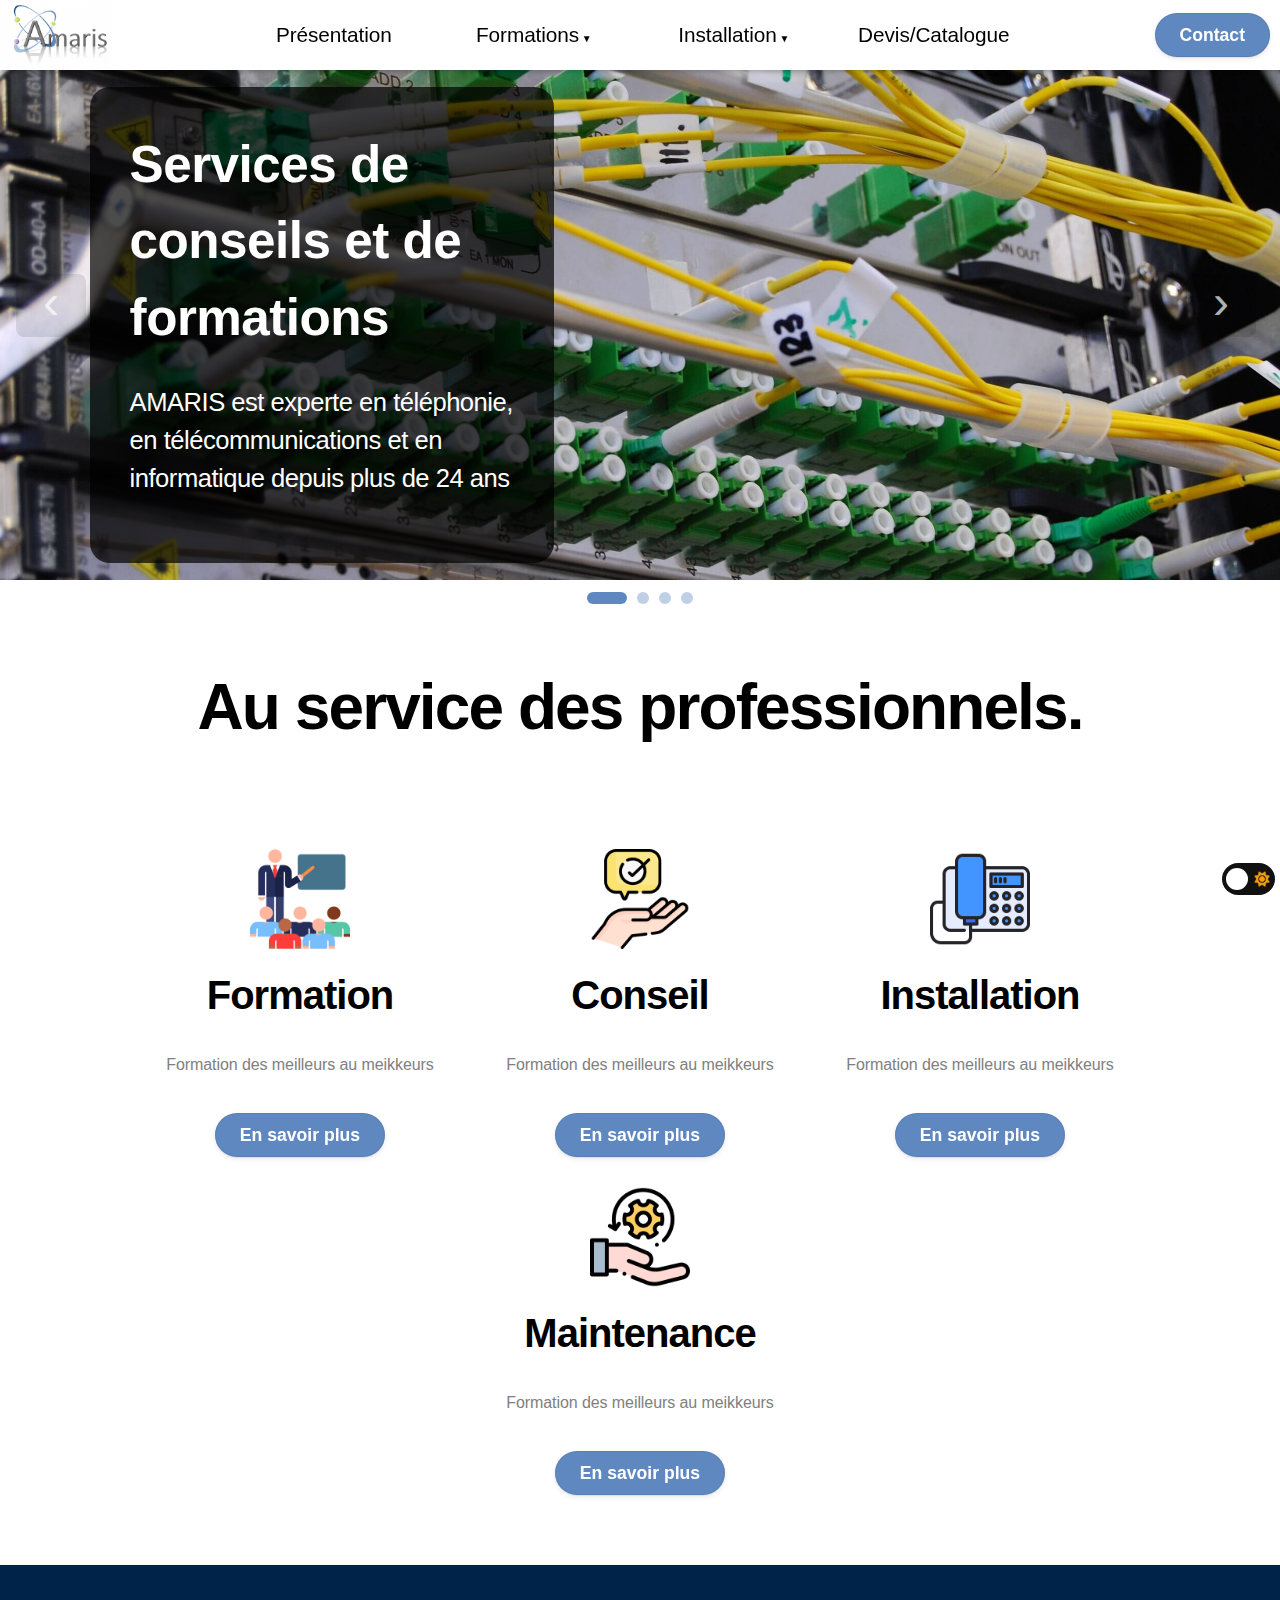
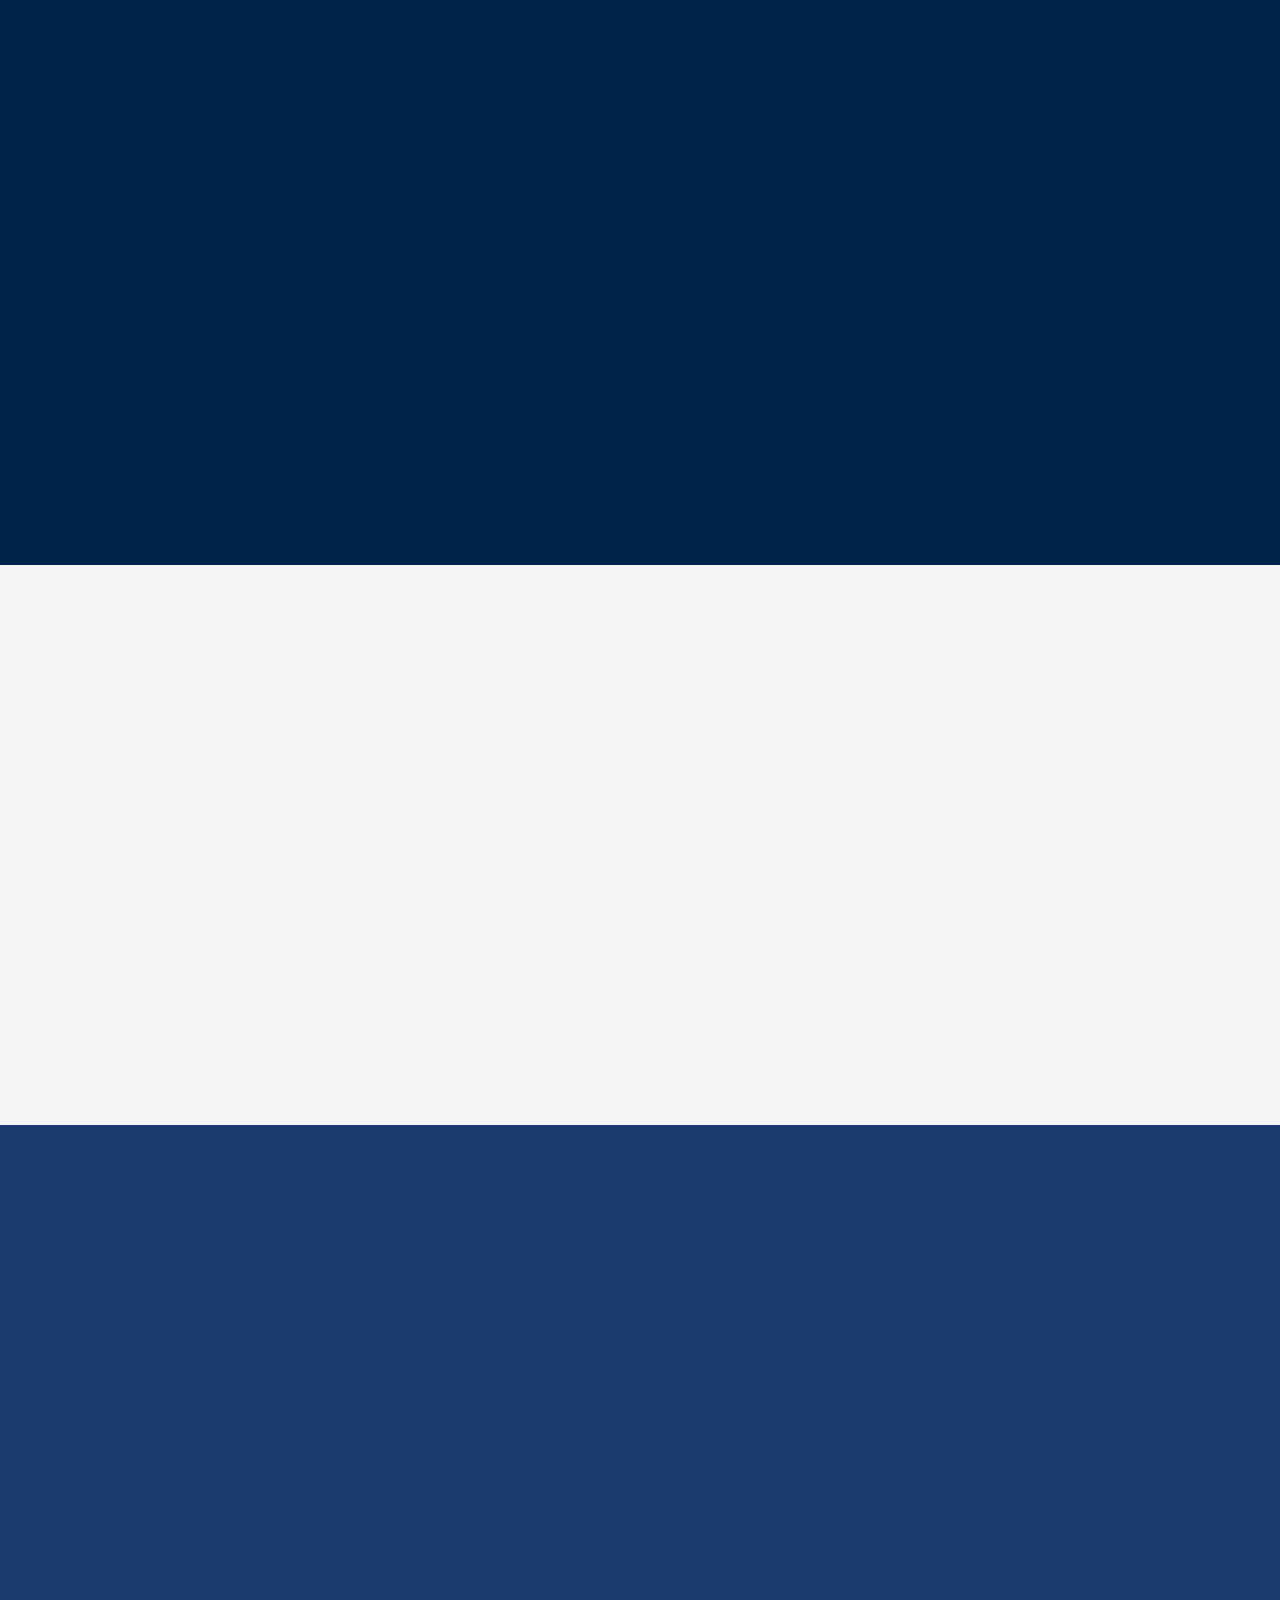
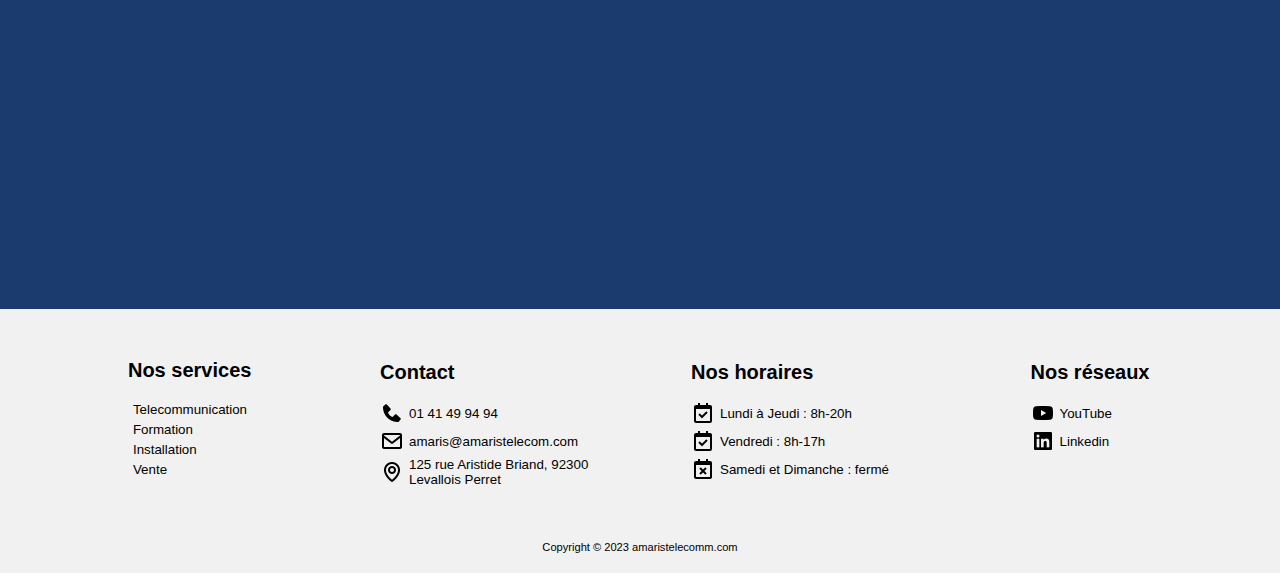
==== index.html @ 579bda5a "presentation section added + minor update" ====
<!DOCTYPE html>
<html lang="en">
<head>
    <meta charset="UTF-8">
    <title>Amaris Telecom</title>
    <link rel="stylesheet" href="./style/style.css">
    <link rel="stylesheet" href="./style/navbar.css">
    <link rel="stylesheet" href="./style/footer.css">
    <link rel="stylesheet" href="./style/carrousel.css">
    <script src="./assets/js/fonctions.js" defer></script>
    <meta name="viewport" content="width=device-width, initial-scale=1.0">
    <link rel="stylesheet" href="https://cdnjs.cloudflare.com/ajax/libs/animate.css/4.1.1/animate.min.css"/>
    <script src="./scroll-entrance-master/src/scroll-entrance.js"></script>
</head>
<body>
    <header>
        <div class="navbarDiv" >
            <a href="/">
                <img src="./assets/logo/logo-Amaris.png" alt="Amaris Telecom Logo" style="width : auto; height : 70px;"/>
            </a>
            <nav>
                <ul>
                    <li><a href="#">Présentation</a></li>
                    <li class="menu_deroulant">
                        <a href="#">Formations</a>

                        <ul class="menu_sous_deroulant">
                            <li><a href="#">Initiation OMNIVISTA</a></li>
                            <li><a href="#">OMNIVISTA 4760/8770</a></li>
                            <li><a href="#">Visual Automatic Attendant</a></li>
                            <li><a href="#">OMNIPCX OFFICE OMCe</a></li>
                            <li><a href="#">Sécurité des PABX</a></li>
                        </ul>
                    </li>
                    <li  class="menu_deroulant">
                        <a href="#">Installation</a>
                        <ul class="menu_sous_deroulant">
                            <li><a href="#">Installations téléphoniques</a></li>
                            <li><a href="#">Installations informatiques</a></li>
                        </ul>
                    </li>
                    <li><a href="#">Devis/Catalogue</a></li>
                </ul>
            </nav>
            <div id="bouton_contact_div">
                <button id="bouton_contact" class="bouton" role="button">Contact</button>
            </div>
            <div id="menu_responsive_div">
                <img id="menuResponsive" src="./assets/icons/menu-responsive.png" alt="Menu responsive icon"/>
                <img id="xResponsive" class="to_not_display" src="./assets/icons/x.png" alt="X responsive icon"/>
            </div>

        </div>

       
    </header>
    <div class="responsiveNavbar to_not_display animate__animated animate__slideInDown">
        <ul>
            <li><a href="#">Présentation</a></li>
            <li><a href="#">Formations</a> </li>
            <li><a href="#">Installation</a></li>
            <li><a href="#">Devis/Catalogue</a></li>
        </ul>
    </div>
    <div class="responsiveNavbar to_not_display animate__animated animate__slideOutUp">
        <ul>
            <li><a href="#">Présentation</a></li>
            <li><a href="#">Formations</a> </li>
            <li><a href="#">Installation</a></li>
            <li><a href="#">Devis/Catalogue</a></li>
        </ul>
    </div>

    <div class="body">
        <div id="carroussel_intro">
            <section class="section_carrousel" aria-label="images_carrousel">
                <div class="carrousel" data-carousel>
                    <button class="bouton_carrousel next" data-carousel-button="prev">&#8250;</button>
                    <button class="bouton_carrousel prev" data-carousel-button="next">&#8249;</button>
                    <ul data-slides>
                        <li class="slide active">
                            <img class="image_carrousel" src="assets/images/cables.jpg" alt="image1">
                            <span class="carrousel-text fade" data-entrance="fade">
                                <h1>Services de conseils et de formations</h1>
                                <p>AMARIS est experte en téléphonie, en télécommunications et en informatique depuis plus de 24 ans</p>
                            </span>
                        </li>
                        <li class="slide">
                            <img class="image_carrousel" src="assets/images/telephone.jpg" alt="image2">
                            <span class="carrousel-text">
                                <h1>Services d'installation et de maintenance'</h1>
                                <p>Nous réalisons également des installations téléphoniques et assurons le service maintenance du matériel pour les professionnels</p>
                            </span>
                        </li>
                        <li class="slide">
                            <img class="image_carrousel" src="assets/images/bureau.jpg" alt="image3">
                            <span class="carrousel-text">
                                <h1>Environnement de formation agréable</h1>
                                <p>Nous vous acceuillons dans nos locaux situé à Levallois-Perret.</p>
                            </span>
                        </li>
                        <li class="slide"><img class="image_carrousel" src="assets/images/batiment.jpg" alt="image3"><span class="carrousel-text"><h1>Ut doloremque libero delectus.</h1><p>Est harum quam ad beatae nihil ut dolore consequatur.</p></span></li>
                    </ul>
                </div>
            </section>
            <section>
                <div class="bas_carrousel">
                    <ul class="bas_carrousel_point">
                        <li class="point active" data-active></li>
                        <li class="point" data-inactive></li>
                        <li class="point" data-inactive></li>
                        <li class="point" data-inactive></li>
                    </ul>
                </div>
            </section>
        </div>
        
        <div id="presentation_section">
            <div class="titre">
                <h1 data-entrance="fade" class="fade">Au service des professionnels.</h1>
            </div>
            <div id="presentation_elements">
                <div class="element_presentation">
                    <div>
                        <img src="./assets/images/formation.png" alt="image formations" class="image_presentation">
                    </div>
                    <div>
                        <h3>Formation</h3>
                    </div>
                    <div>
                        <p>Formation des meilleurs au meikkeurs</p>  
                    </div>
                    <div>
                        <button type="button" class="bouton">En savoir plus</button>
                    </div>
                </div>
                <div class="element_presentation">
                    <div>
                        <img src="./assets/images/conseil.png" alt="image conseil" class="image_presentation">
                    </div>
                    <div>
                        <h3>Conseil</h3>
                    </div>
                    <div>
                        <p>Formation des meilleurs au meikkeurs</p>  
                    </div>
                    <div>
                        <button type="button" class="bouton">En savoir plus</button>
                    </div>
                </div>
                <div class="element_presentation">
                    <div>
                        <img src="./assets/images/telephone_installation.png" alt="image telephone installation" class="image_presentation">
                    </div>
                    <div>
                        <h3>Installation</h3>
                    </div>
                    <div>
                        <p>Formation des meilleurs au meikkeurs</p>  
                    </div>
                    <div>
                        <button type="button" class="bouton">En savoir plus</button>
                    </div>
                </div>
                <div class="element_presentation">
                    <div>
                        <img src="./assets/images/maintenance.png" alt="image maintenance" class="image_presentation">
                    </div>
                    <div>
                        <h3>Maintenance</h3>
                    </div>
                    <div>
                        <p>Formation des meilleurs au meikkeurs</p>  
                    </div>
                    <div>
                        <button type="button" class="bouton">En savoir plus</button>
                    </div>
                </div>
              </div>
        </div>

        <div id="video_section">
            <div>
                <div class="text fade" data-entrance="from-left">
                    <h2>Titre du texte</h2>
                    <p>Lorem ipsum dolor sit amet, consectetur adipiscing elit. Sed euismod massa vel mollis malesuada. Sed mollis mi ut purus hendrerit, sed gravida eros tempor.</p>
                </div>
                <div class="container-iframe fade" data-entrance="fade">
                    <iframe class="responsive-iframe" src="https://www.youtube.com/embed/X7Ucy7FRMeY?autoplay=1&mute=1&rel=0"></iframe>
                </div>
            </div>
        </div>

        <div id="avis_section">
            <div class="titre">
                <h1 class="fade" data-entrance="fade">Les avis de nos clients</h1>
            </div>
            <div class="avis_container">
                <div class="avis fade" data-entrance="fade">
                <div class="informations">
                    <h2>Titre avis</h2>
                    <div class="etoiles">
                        <img src="assets/icons/etoile-jaune.png" alt="etoile icon" class="logo etoile">
                        <img src="assets/icons/etoile-jaune.png" alt="etoile icon" class="logo etoile">
                        <img src="assets/icons/etoile-jaune.png" alt="etoile icon" class="logo etoile">
                        <img src="assets/icons/etoile-jaune.png" alt="etoile icon" class="logo etoile">
                        <img src="assets/icons/etoile-jaune.png" alt="etoile icon" class="logo etoile">
                    </div>
                </div>
                <div class="commentaires">
                    <p>
                        Simple, claire, rapide. Message de validation dès le lendemain, suivi rapide. Je ne peux qu'être satisfaite
                    </p>
                </div>
                <div class="nom_prénom">
                    <h4>Nom prénom</h4>
                </div>
                </div>
                <div class="avis fade" data-entrance="fade">
                    <div class="informations">
                        <h2>Titre avis</h2>
                        <div class="etoiles">
                            <img src="assets/icons/etoile-jaune.png" alt="etoile icon" class="logo etoile">
                            <img src="assets/icons/etoile-jaune.png" alt="etoile icon" class="logo etoile">
                            <img src="assets/icons/etoile-jaune.png" alt="etoile icon" class="logo etoile">
                            <img src="assets/icons/etoile-jaune.png" alt="etoile icon" class="logo etoile">
                            <img src="assets/icons/etoile-jaune.png" alt="etoile icon" class="logo etoile">
                        </div>
                    </div>
                    <div class="commentaires">
                        <p>
                            Simple, claire, rapide. Message de validation dès le lendemain, suivi rapide. Je ne peux qu'être satisfaite
                        </p>
                    </div>
                    <div class="nom_prénom">
                        <h4>Nom prénom</h4>
                    </div>
                </div>
                <div class="avis fade" data-entrance="fade">
                    <div class="informations">
                        <h2>Titre avis</h2>
                        <div class="etoiles">
                            <img src="assets/icons/etoile-jaune.png" alt="etoile icon" class="logo etoile">
                            <img src="assets/icons/etoile-jaune.png" alt="etoile icon" class="logo etoile">
                            <img src="assets/icons/etoile-jaune.png" alt="etoile icon" class="logo etoile">
                            <img src="assets/icons/etoile-jaune.png" alt="etoile icon" class="logo etoile">
                            <img src="assets/icons/etoile-jaune.png" alt="etoile icon" class="logo etoile">
                        </div>
                    </div>
                    <div class="commentaires">
                        <p>
                            Simple, claire, rapide. Message de validation dès le lendemain, suivi rapide. Je ne peux qu'être satisfaite
                        </p>
                    </div>
                    <div class="nom_prénom">
                        <h4>Nom prénom</h4>
                    </div>
                </div>
                <div class="avis fade" data-entrance="fade">
                        <div class="informations">
                            <h2>Titre avis</h2>
                            <div class="etoiles">
                                <img src="assets/icons/etoile-jaune.png" alt="etoile icon" class="logo etoile">
                                <img src="assets/icons/etoile-jaune.png" alt="etoile icon" class="logo etoile">
                                <img src="assets/icons/etoile-jaune.png" alt="etoile icon" class="logo etoile">
                                <img src="assets/icons/etoile-jaune.png" alt="etoile icon" class="logo etoile">
                                <img src="assets/icons/etoile-jaune.png" alt="etoile icon" class="logo etoile">
                            </div>
                        </div>
                        <div class="commentaires">
                            <p>
                                Simple, claire, rapide. Message de validation dès le lendemain, suivi rapide. Je ne peux qu'être satisfaite
                            </p>
                        </div>
                        <div class="nom_prénom">
                            <h4>Nom prénom</h4>
                        </div>
                </div>
                <div class="avis fade" data-entrance="fade">
                    <div class="informations">
                        <h2>Titre avis</h2>
                        <div class="etoiles">
                            <img src="assets/icons/etoile-jaune.png" alt="etoile icon" class="logo etoile">
                            <img src="assets/icons/etoile-jaune.png" alt="etoile icon" class="logo etoile">
                            <img src="assets/icons/etoile-jaune.png" alt="etoile icon" class="logo etoile">
                            <img src="assets/icons/etoile-jaune.png" alt="etoile icon" class="logo etoile">
                            <img src="assets/icons/etoile-jaune.png" alt="etoile icon" class="logo etoile">
                        </div>
                    </div>
                    <div class="commentaires">
                        <p>
                            Simple, claire, rapide. Message de validation dès le lendemain, suivi rapide. Je ne peux qu'être satisfaite
                        </p>
                    </div>
                    <div class="nom_prénom">
                        <h4>Nom prénom</h4>
                    </div>
                </div>
            </div>
        </div>
        
        <div id="carrousel_partenaires">
            <div class="titre">
                <h1 class="fade" data-entrance="fade">Ils nous font confiance ...</h1>
            </div>
            <div class="carrousel_partenaires fade" data-entrance="fade">
                <div class="carrousel_partenaires-enfant premier">
                    <div>
                        <div class="partenaire ligne1">
                            <img src="./assets/logo/logo-acadomia.png" alt="logo acadomia">
                        </div>
                        <div class="partenaire ligne1">
                            <img src="./assets/logo/logo-bcsh.jpg" alt="logo bcsh">
                        </div>
                        <div class="partenaire ligne1">
                            <img src="./assets/logo/logo-BNP-Paribas.jpg" alt="logo bnp">
                        </div>
                        <div class="partenaire ligne1">
                            <img src="./assets/logo/logo-chc.jpg" alt="logo chc">
                        </div>
                        <div class="partenaire ligne1">
                            <img src="./assets/logo/logo-CHM.png" alt="logo CHM">
                        </div>
                        <div class="partenaire ligne1">
                            <img src="./assets/logo/logo-credit-agricole.jpg" alt="logo credit agricole">
                        </div>
                        <div class="partenaire ligne1">
                            <img src="./assets/logo/logo-dgac.jpg" alt="logo dgac">
                        </div>
                        <div class="partenaire ligne1">
                            <img src="./assets/logo/logo-Enedis-ERDF.png" alt="logo enedis">
                        </div>
                    </div>
                    <div>
                        <div class="partenaire ligne1">
                            <img src="./assets/logo/logo-acadomia.png" alt="logo acadomia">
                        </div>
                        <div class="partenaire ligne1">
                            <img src="./assets/logo/logo-bcsh.jpg" alt="logo bcsh">
                        </div>
                        <div class="partenaire ligne1">
                            <img src="./assets/logo/logo-BNP-Paribas.jpg" alt="logo bnp">
                        </div>
                        <div class="partenaire ligne1">
                            <img src="./assets/logo/logo-chc.jpg" alt="logo chc">
                        </div>
                        <div class="partenaire ligne1">
                            <img src="./assets/logo/logo-CHM.png" alt="logo CHM">
                        </div>
                        <div class="partenaire ligne1">
                            <img src="./assets/logo/logo-credit-agricole.jpg" alt="logo credit agricole">
                        </div>
                        <div class="partenaire ligne1">
                            <img src="./assets/logo/logo-dgac.jpg" alt="logo dgac">
                        </div>
                        <div class="partenaire ligne1">
                            <img src="./assets/logo/logo-Enedis-ERDF.png" alt="logo enedis">
                        </div>
                    </div>
                </div>
            </div>
            <div class="carrousel_partenaires fade" data-entrance="fade">
                <div class="carrousel_partenaires-enfant deuxieme">
                    <div>
                        <div class="partenaire ligne2">
                            <img src="./assets/logo/logo-etat-francais.png" alt="logo etat-francais">
                        </div>
                        <div class="partenaire ligne2">
                            <img src="./assets/logo/logo-FFB.jpg" alt="logo FFB">
                        </div>
                        <div class="partenaire ligne2">
                            <img src="./assets/logo/logo-ineo.jpg" alt="logo ineo">
                        </div>
                        <div class="partenaire ligne2">
                            <img src="./assets/logo/logo-medicall.png" alt="logo medicall">
                        </div>
                        <div class="partenaire ligne2">
                            <img src="./assets/logo/logo-moco.png" alt="logo moco">
                        </div>
                        <div class="partenaire ligne2">
                            <img src="./assets/logo/logo-ratp.png" alt="logo ratp">
                        </div>
                        <div class="partenaire ligne2">
                            <img src="./assets/logo/logo-Thales.png" alt="logo Thales">
                        </div>
                        <div class="partenaire ligne2">
                            <img src="./assets/logo/logo-Sebia.png" alt="logo Sebia">
                        </div>
                    </div>
                    <div>
                        <div class="partenaire ligne2">
                            <img src="./assets/logo/logo-etat-francais.png" alt="logo etat-francais">
                        </div>
                        <div class="partenaire ligne2">
                            <img src="./assets/logo/logo-FFB.jpg" alt="logo FFB">
                        </div>
                        <div class="partenaire ligne2">
                            <img src="./assets/logo/logo-ineo.jpg" alt="logo ineo">
                        </div>
                        <div class="partenaire ligne2">
                            <img src="./assets/logo/logo-medicall.png" alt="logo medicall">
                        </div>
                        <div class="partenaire ligne2">
                            <img src="./assets/logo/logo-moco.png" alt="logo moco">
                        </div>
                        <div class="partenaire ligne2">
                            <img src="./assets/logo/logo-ratp.png" alt="logo ratp">
                        </div>
                        <div class="partenaire ligne2">
                            <img src="./assets/logo/logo-Thales.png" alt="logo Thales">
                        </div>
                        <div class="partenaire ligne2">
                            <img src="./assets/logo/logo-Sebia.png" alt="logo Sebia">
                        </div>
                    </div>
                </div>
            </div>
            <div class="carrousel_partenaires fade" data-entrance="fade">
                <div class="carrousel_partenaires-enfant troisieme">
                    <div>
                        <div class="partenaire ligne2">
                            <img src="./assets/logo/Logo_Chevilly-Larue.png" alt="logo Chevilly-Larue">
                        </div>
                        <div class="partenaire ligne2">
                            <img src="./assets/logo/logo-saint-germain-laye.jpg" alt="logo saint germain en laye">
                        </div>
                        <div class="partenaire ligne2">
                            <img src="./assets/logo/logo_Ville_Choisy-le-Roi.png" alt="logo choisy le roi">
                        </div>
                        <div class="partenaire ligne2">
                            <img src="./assets/logo/logo-vigneux.png" alt="logo vigneux">
                        </div>
                        <div class="partenaire ligne2">
                            <img src="./assets/logo/logo_metro_rvb.jpg" alt="logo montpellier metro">
                        </div>
                        <div class="partenaire ligne2">
                            <img src="./assets/logo/logo-port-du-havre.jpg" alt="logo port du havre">
                        </div>
                        <div class="partenaire ligne2">
                            <img src="./assets/logo/logo-vigneux.png" alt="logo vigneux">
                        </div>
                        <div class="partenaire ligne2">
                            <img src="./assets/logo/logo_metro_rvb.jpg" alt="logo montpellier metro">
                        </div>
                    </div>
                    <div>
                        <div class="partenaire ligne2">
                            <img src="./assets/logo/Logo_Chevilly-Larue.png" alt="logo Chevilly-Larue">
                        </div>
                        <div class="partenaire ligne2">
                            <img src="./assets/logo/logo-saint-germain-laye.jpg" alt="logo saint germain en laye">
                        </div>
                        <div class="partenaire ligne2">
                            <img src="./assets/logo/logo_Ville_Choisy-le-Roi.png" alt="logo choisy le roi">
                        </div>
                        <div class="partenaire ligne2">
                            <img src="./assets/logo/logo-vigneux.png" alt="logo vigneux">
                        </div>
                        <div class="partenaire ligne2">
                            <img src="./assets/logo/logo_metro_rvb.jpg" alt="logo montpellier metro">
                        </div>
                        <div class="partenaire ligne2">
                            <img src="./assets/logo/logo-port-du-havre.jpg" alt="logo port du havre">
                        </div>
                        <div class="partenaire ligne2">
                            <img src="./assets/logo/logo-vigneux.png" alt="logo vigneux">
                        </div>
                        <div class="partenaire ligne2">
                            <img src="./assets/logo/logo_metro_rvb.jpg" alt="logo montpellier metro">
                        </div>
                    </div>
                </div>
            </div>
        </div>
        
        
    </div>

    <div id="darkButton">
        <input type="checkbox" class="checkbox" id="checkbox">
        <label for="checkbox" class="checkbox-label">
            <img class="moon" src="./assets/icons/moon.png" alt="moon svg">
            <img class="sun" src="./assets/icons/sun.png" alt="moon svg">
            <span class="ball"></span>
        </label>
    </div>

    <footer id="footer" class="footer">
        <div class="footer_elements">
            <div class="services_footer">
                <div>
                    <h2>Nos services</h2>
                    <p>Telecommunication</p>
                    <p>Formation</p>
                    <p>Installation</p>
                    <p>Vente</p>
                </div>
            </div>
            <div class="contact_footer">
                <div>
                <h2>Contact</h2>
                <div class="contact_element">
                    <img src="assets/icons/phone.png" alt="Phone Logo" class="logo">
                    <a href="tel:0141499494">01 41 49 94 94</a>
                </div>
                <div class="contact_element">
                    <img src="assets/icons/envelope.png" alt="Enveloppe Logo" class="logo">
                    <a href="mailto:amaris@amaristelecom.com">amaris@amaristelecom.com</a>
                </div>
                <div class="contact_element">
                    <img src="assets/icons/map.png" alt="Map Logo" class="logo">
                    <a href="https://goo.gl/maps/v1Hs2HonZ69SfXP98" target="_blank">125 rue Aristide Briand, 92300 Levallois Perret</a>
                </div>
                </div>
            </div>
            <div class="horaire_footer">
                <div>
                <h2>Nos horaires</h2>
                <div class="horaire_element">
                    <img src="assets/icons/calendar-check.png" alt="Calendar check Logo" class="logo">

                    <div>Lundi à Jeudi : 8h-20h</div>
                </div>
                <div class="horaire_element">
                    <img src="assets/icons/calendar-check.png" alt="Calendar check Logo" class="logo">
                    <div>Vendredi : 8h-17h</div>
                </div>
                <div class="horaire_element">
                    <img src="assets/icons/calendar-x.png" alt="Calendar x Logo" class="logo">
                    <div>Samedi et Dimanche : fermé</div>
                </div>
                </div>
            </div>
            <div class="reseaux_footer">
                <div>
                <h2>Nos réseaux</h2>
                <div class="reseaux_element">
                    <img src="assets/icons/youtube.png" alt="Youtube Logo" class="logo">
                    <a href="https://www.youtube.com/@amaristelecom" target="_blank">YouTube</a>
                </div>
                <div class="reseaux_element">
                    <img src="assets/icons/linkedin.png" alt="Linkedin Logo" class="logo">
                    <a href="https://www.linkedin.com/company/amaris-audit-maitrise-administration-reseau-informatique-systeme/about/" target="_blank">Linkedin</a>
                </div>
                </div>
            </div>
        </div>
        <div class="copyright">
            <small>Copyright © 2023 amaristelecomm.com</small>
        </div>
    </footer>
</body>
</html>
---- style/style.css ----
/*
* {
    font-family: "myriad-pro", sans-serif;
    font-weight: 700;
    font-style: normal;
}
*/


* {
    font-family: 'Mukta Mahee', sans-serif;
    margin : 0;
    padding : 0;
}
p{
    margin-block-start: 1em;
    margin-block-end: 1em;
}
.body{
    margin-top: 70px;
    height: auto;
}
.titre{
    text-align: center;
    padding: 30px 20px;
    width: inherit;
    transition: font-size 0.6s ease-in;
    font-weight: 900;
    text-transform: none;
    font-size: 2rem;
    letter-spacing: -1.92px;
    line-height: 1;
}
.fade{
    visibility:hidden;
}
@media only screen and (max-width: 900px){
    .titre h1{
        font-size: 1.7em;
    }
}

/* STYLE DE LA SECTION DE LA PRESENTATION */
#presentation_section{
    padding : 30px 25px 60px 25px;
    text-align: center;
    height: auto;
}
#presentation_section > .titre{
    padding-bottom: 100px;
}
#presentation_elements{
    display: flex; 
    flex-wrap : wrap;
    justify-content: center;
    gap: 10px;
}
.element_presentation h3 {
    font-weight: 900;
    text-transform: none;
    font-size: 2.5rem;
    letter-spacing: -1px;
    line-height: 1.1;
}
.element_presentation p {
    color: grey;
    font-weight: 500;
    text-transform: none;
    font-size: 1rem;
    letter-spacing: -.08px;
    line-height: 1.5;
}
.element_presentation{
    width: 300px;
    height: auto;
    background-color: none;
    border-radius: 30px;
    display: grid;
    place-content: center;
    color: black;
    gap: 20px;
    padding: 10px 15px;
}
.image_presentation{
    background-color: white;
    border-radius: 10px;
    height: 100px;
    width: auto;
}
/* FIN DU STYLE DE LA SECTION DE LA PRESENTATION */

/* STYLE DE LA SECTION DES VIDEOS */
#video_section{
    display: grid;
    place-content: center;
    width: 100%;
    background-color: #002349;
}
#video_section > div{
    max-width: 2000px;
    display: flex;
    justify-content: center;
    align-content: center;
    color: white;
    width: inherit;
    height: auto;
    max-height: 600px;
    overflow: hidden;
}
.container-iframe {
    position: relative;
    width: 70%;
    overflow: hidden;
    padding-top: 56.25%; /* 16:9 Aspect Ratio */
}
.text{
    display: grid;
    place-content: center;
    padding: 30px;
    width: 30%;
    font-size: 1.6em;
    transition: font-size 0.5s ease-in;
}
.text h2{
    margin-bottom: 30px;
}
.responsive-iframe {
    position: absolute;
    top: 0;
    right: 0;
    width: 100%;
    height: 100%;
    max-height: 600px;
    border: none;
}
@media only screen and (max-width: 1200px){
    .text{
        font-size: 1.2em;
    }
}
@media only screen and (max-width: 900px){
    .text{
        font-size: 1em;
    }
}
@media only screen and (max-width: 800px){
    .text{
        font-size: 1em;
        width: inherit;
        box-sizing: border-box;
        padding: 30px 120px;
        text-align: center;
    }
    .text h2{
        margin-bottom: 10px;
    }
    #video_section > div{
        display: block;
        color: white;
        height: auto;
    }

    .container-iframe{
        width: inherit;
    }
}
@media only screen and (max-width: 500px){
    .text{
        padding: 30px;
    }
}
/* FIN DU STYLE DE LA SECTION DES VIDEOS */

/* STYLE DU CARROUSEL DES PARTENAIRES */
#carrousel_partenaires{
    display: grid;
    place-content: center;
    padding: 50px 0 100px 0;
    gap: 20px;
    background-color: #1B3B6F;
    text-align: center;
    color: white;
    overflow: hidden;
}
.carrousel_partenaires{
    height: 150px;
    max-width: 2000px;
    width: 2000px;
    overflow: hidden;
    box-sizing: border-box;
    position: relative;
}

.carrousel_partenaires-enfant {
    display: block;
    width: 200%;
    top: 50%;
    left: 0;
    transform: translate(0, -50%);
    position: absolute;
}
.premier{
    animation: carrousel_partenaires 40s linear infinite;
}
.deuxieme{
    animation: carrousel_partenaires 35s linear infinite;
}
.troisieme{
    animation: carrousel_partenaires 30s linear infinite;
}
.carrousel_partenaires-enfant:hover{
    animation-play-state: paused;
}

.partenaire {
    width: 230px;
    height: 130px;
    border-radius: 10px;
    display: grid;
    place-content: center;
    background-color: white;
    margin: 0 10px;
    float: left;
    transition: all .2s ease-out;
}
    
.partenaire:hover {
    transform: scale(1.05);

}

.carrousel_partenaires-enfant > div {
    float: left;
    width: 50%;
}
    
@keyframes carrousel_partenaires {
    0% { left: 0; }
    100% { left: -100%; }
}
.partenaire > img {
    width: auto;
    height: auto;
    max-width: 210px;
    max-height: 110px;
    object-fit: contain;
}
/* FIN DU STYLE DU CARROUSEL DES PARTENAIRES */

/* STYLE DE LA SECTION AVIS */
#avis_section{
    background-color: rgb(245, 245, 245);
    max-width: 2000px;
    width: inherit;
    height: 500px;
    display: grid;
    place-content: center;
    padding: 30px 0;

}
.avis_container {
    width: inherit;
    display: flex;
    justify-content: start;
    align-items: center;
    gap:40px;
    overflow-x: scroll;
    padding: 30px;
}
.avis{
	display: flex;
	flex-direction: column;
    height: auto;
    gap: 15px;
    min-width: 250px;
    background-color: white;
    box-shadow: rgba(0, 0, 0, 0.24) 0px 3px 8px;
    overflow: hidden;
    padding: 20px;
    border-radius: 20px;
}
.informations{
    display: grid;
    place-content: start;
    gap:5px;
}
.commentaires{
    flex: 1;
    overflow-y: scroll;
    display: flex;
    justify-content: start;
    align-items: center;
}
.nom_prénom{
    display: flex;
    justify-content: end;
}
.etoile{
    color: yellow;
}
/* FIN DU STYLE DE LA SECTION AVIS */

/* STYLE DU BOUTON POUR LE MODE SOMBRE */
#darkButton{
    position: fixed;
    bottom: 5px;
    right: 5px;
}
.checkbox {
    opacity: 0;
    position: absolute;
}
  
.checkbox-label {
    background-color: #111;
    width: 43px;
    height: 22px;
    border-radius: 50px;
    position: relative;
    padding: 5px;
    cursor: pointer;
    display: flex;
    justify-content: space-between;
    align-items: center;
}
  
.moon, .sun {
    height: 16px;
    width: 16px;
}
  
.checkbox-label .ball {
    background-color: #fff;
    width: 22px;
    height: 22px;
    position: absolute;
    left: 4px;
    top: 5px;
    border-radius: 50%;
    transition: transform 0.2s linear;
}
  
.checkbox:checked + .checkbox-label .ball {
    transform: translateX(24px);
}
  /* FIN DU STYLE DU BOUTON POUR LE MODE SOMBRE */
---- style/navbar.css ----
header{
    display: flex;
    justify-content: center;
    height: 70px;
    width: 100%;
    font-size : 16px;
    position: fixed;
    z-index : 3;
    top: 0;
    left: 0;
    box-shadow: 0 2px 4px 0 rgba(0,0,0,.2);
    background-color:white;
    font-weight: 500;
    text-transform: none;
    font-size: 1.3rem;
    letter-spacing: -.08px;
    line-height: 1.5;
}
.navbarDiv{
    display: flex;
    justify-content: space-between;
    height: inherit;
    width: inherit;
    max-width: 2000px;
}
#bouton_contact_div{
    padding-right: 10px;
    display: flex;
    align-items: center;
}
header{
    z-index: 30;
}
nav {
    height: inherit;
}

nav ul{
    list-style-type: none;
    display: flex;
    justify-content: center;
    height: inherit;
}

nav ul li {
    height: inherit;
    display: flex;
    align-items: center;
    justify-content: center;
    width: 200px;
    transition: .25s ease-out;
}

nav a{
    text-decoration: none;
    transition: .3s ease-out;
    color: black;
}



nav ul li:hover{
    background-color: RGBa(200,200,200,0.3);
    border-bottom: 2px solid #5e88bf;
}

nav ul li:hover > a{
    color: #425f86;;
}

.bouton{
    background-color: #5e88bf;
    border-radius: 250px;
    border-width: 0;
    box-shadow: rgba(50, 50, 93, .1) 0 0 0 1px inset,rgba(50, 50, 93, .1) 0 2px 5px 0,rgba(0, 0, 0, .07) 0 1px 1px 0;
    box-sizing: border-box;
    color: #fff;
    cursor: pointer;
    font-weight: 700;
    font-size: 1.1rem;
    height: 44px;
    line-height: 1.15;
    outline: none;
    overflow: hidden;
    padding: 0 25px;
    position: relative;
    text-align: center;
    text-transform: none;
    transform: translateZ(0);
    transition: all .2s,box-shadow .08s ease-in;
}

.bouton:focus {
    box-shadow: rgba(50, 50, 93, .1) 0 0 0 1px inset, rgba(50, 50, 93, .2) 0 6px 15px 0, rgba(0, 0, 0, .1) 0 2px 2px 0, rgba(50, 151, 211, .3) 0 0 0 4px;
}



.bouton:hover{
    cursor: pointer;
    background-color: #425f86;
}

.menu_deroulant {
    position: relative;
}

.menu_sous_deroulant{
    display: none;
    position: absolute;
    top: 72px;
    box-shadow: 0 2px 2px #CCC;
    background-color: white;
    width: inherit;
    height: auto;
    font-weight: 600;
    text-transform: none;
    font-size: 1.1rem;
    letter-spacing: -.08px;
    line-height: 1.5;
}

nav > ul li:hover .menu_sous_deroulant{
    display: flex;
    flex-direction: column;
    border-bottom : none;

}

.menu_sous_deroulant li{
    text-align: center;
    width: 100%;
    vertical-align: top;
    font-size: smaller;
    transition : 0.3s ease-in;

}
.menu_sous_deroulant li:hover{
    border-bottom: none;
}
.menu_sous_deroulant a{
    height: 38px;
    border-bottom: none;
    padding-top: 15px;

}

.menu_deroulant > a::after{
    content:" ▼";
    font-size: 10px;
}

/* STYLE MENU RESPONSIVE */
.responsiveNavbar {
    display: none;
    z-index: 10;
    position: fixed;
}
#menu_responsive_div{
    display: none;
    place-content: center;
}
#menuResponsive, #xResponsive{
    cursor: pointer;
}
.to_not_display{
    display: none;
}
@media only screen and (max-width: 800px){
    
    .responsiveNavbar{
        height: calc(100vh - 69px);
        width: 100%;
        position: fixed;
        top: 69px;
        background-color: white;
        place-content: center;
    }
    
    .responsiveNavbar ul {
        list-style-type: none;
    }
    
    .responsiveNavbar ul{
        list-style-type: none;
    }
    
    .responsiveNavbar ul li {
        height: 10vh;
        display: flex;
        align-items: center;
        justify-content: center;
        transition: .25s ease-out;
        padding: 0 20px;
        border-radius: 5px;
    }
    
    .responsiveNavbar a{
        text-decoration: none;
        transition: .3s ease-out;
        color: black;
    }
    .responsiveNavbar ul li:hover{
        background-color: RGBa(200,200,200,0.3);
        border-bottom: 2px solid #5e88bf;
    }
    
    .responsiveNavbar ul li:hover > a{
        color: #425f86;;
    }
}
/* FIN DU STYLE BOUTON RESPONSIVE */

@media only screen and (max-width: 1200px){
    nav ul li {
        width : 185px;
    }
}
@media only screen and (max-width: 1000px){
    nav ul li {
        width : 160px;
    }
}
@media only screen and (max-width: 900px){
    nav, #bouton_contact_div {
        display: none;
    }
    #menu_responsive_div{
        display: grid;
        place-content: center;
        margin-right: 10px;
    }
}

@media only screen and (min-width: 900px){
    nav {
        display: block;
    }
    #menu_responsive_div{
        display: none;
    }
    .responsiveNavbar {
        display: none;
    }
}
---- style/footer.css ----
.footer {
    color:black;
    background-color: rgb(241,241,241);
    padding: 50px 0 20px 0;
    font-size: smaller;
    transition: background 0.2s linear;
}
.footer h2{
    padding-bottom: 15px;
}
.dark {
    color:#f0f9ff;
    background-color:#282d32;
}
.footer_elements{
    display: flex;
    flex-wrap : wrap;
    justify-content: center;
    gap: 50px;
}
.footer_elements a {
    color: inherit;
    text-decoration:none;
    opacity:1;
}
.logo{
    height: 24px;
    padding-right: 5px;
}
.footer_elements a:hover {
    opacity:0.6;
}
.contact_element, .horaire_element, .reseaux_element{
    display: flex;
    align-items: center;
}
.services_footer p{
    margin: 5px;
}
.contact_footer, .horaire_footer, .reseaux_footer, .services_footer{
    display : flex;
    justify-content: center;
    margin : 0 15px;
    width : 220px;
    max-width: 230px;
}
.contact_footer div, .horaire_footer div, .reseaux_footer div{
    padding: 2px 0;
}
@media only screen and (max-width: 1037px) {
    .contact_footer, .horaire_footer, .reseaux_footer, .services_footer{
        display : block;
        margin : 0 15px;
    }

}

.copyright{
    display: flex;
    justify-content: center;
    margin: 50px 0 0 0;
}
---- style/carrousel.css ----
.image_carrousel{
    width : 100%;
    height : 550px;
    object-fit : cover;
}

.section_carrousel{
    display : flex;
    justify-content: center;
    width : 100%;
    background-color: #2f4460;
}
.carrousel{
    width : 100vw;
    justify-self : center;
    max-width :2000px;
    height : 550px;
    position : relative;
}

.carrousel > ul{
    margin : 0;
    padding : 0;
    list-style : none;
}


.slide{
    position : absolute;
    display: grid;
    inset : 0;
    opacity : 0;
    transition : .5s opacity ease-in-out;
    transition-delay: .5s;
    letter-spacing: -0.5px;
    line-height: 1.5;
}

.slide .carrousel-text{
    align-self: center;
    position : absolute;
    color : white;
    z-index : 5;
    font-size : 2vw;
    max-font-size: 57px;
    width : 30%;
    max-width : 800px;
    margin :0 7vw;
    padding : 40px;
    background-color: rgba(0,0,0,0.7);
    border-radius : 20px;
    transition: all 0.3s;
}

.carrousel .active{
    opacity :1;
    z-index : 1;
    transition-delay: 0ms;
}



.bouton_carrousel{
    color : rgb(255,255,255,0.7);
    position : absolute;
    z-index : 2;
    border : none;
    font-size : 3rem;
    top:40%;
    cursor : pointer;
    background-color: rgba(0,0,0,0.1);
    border-radius : 8px;
    padding-bottom: 8px;
    width : 70px;
}

.bouton_carrousel:hover{
    color : white;
    background-color: rgba(0,0,0,0.2);
}

.bouton_carrousel.prev{
    left : 1rem;
}

.bouton_carrousel.next {
    right : 1.5rem;
}

.bas_carrousel{
    display : flex;
    height : 40px;
    justify-content: center;
}

.bas_carrousel_point{
    display : flex;
    align-items: center;
}

.bas_carrousel_point > :not(.active){
    margin : 0 5px;
    list-style: none;
    width: 12px;
    height: 12px;
    background: #bfcfe5;
    border-radius: 50%
}

.bas_carrousel_point > :not(.active):hover{
    cursor : pointer;
    background: #9eb8d9;
}

.bas_carrousel_point > .active{
    margin : 0 5px;
    list-style: none;
    width: 40px;
    height: 12px;
    background: #5e88bf;
    border-radius: 10px;
}

.bas_carrousel_point > .active:hover{
    cursor : pointer;
    background: #4b6d99;
}

@media only screen and (max-width: 1586px) {
    .section_carrousel{
        height:510px;
    }

    .slide{
        height:510px;
    }

    .carrousel{
        height:510px;
    }

    .bas_carrousel{
        height : 35px;
    }

    .image_carrousel{
        height : 510px;
    }

}


@media only screen and (max-width: 900px) {

    .slide .carrousel-text{
        width : 70%;
        font-size : 1.3rem;
    }
}

@media screen and (min-width: 1700px) {
    .slide .carrousel-text {
        font-size : 30px;
    }


}
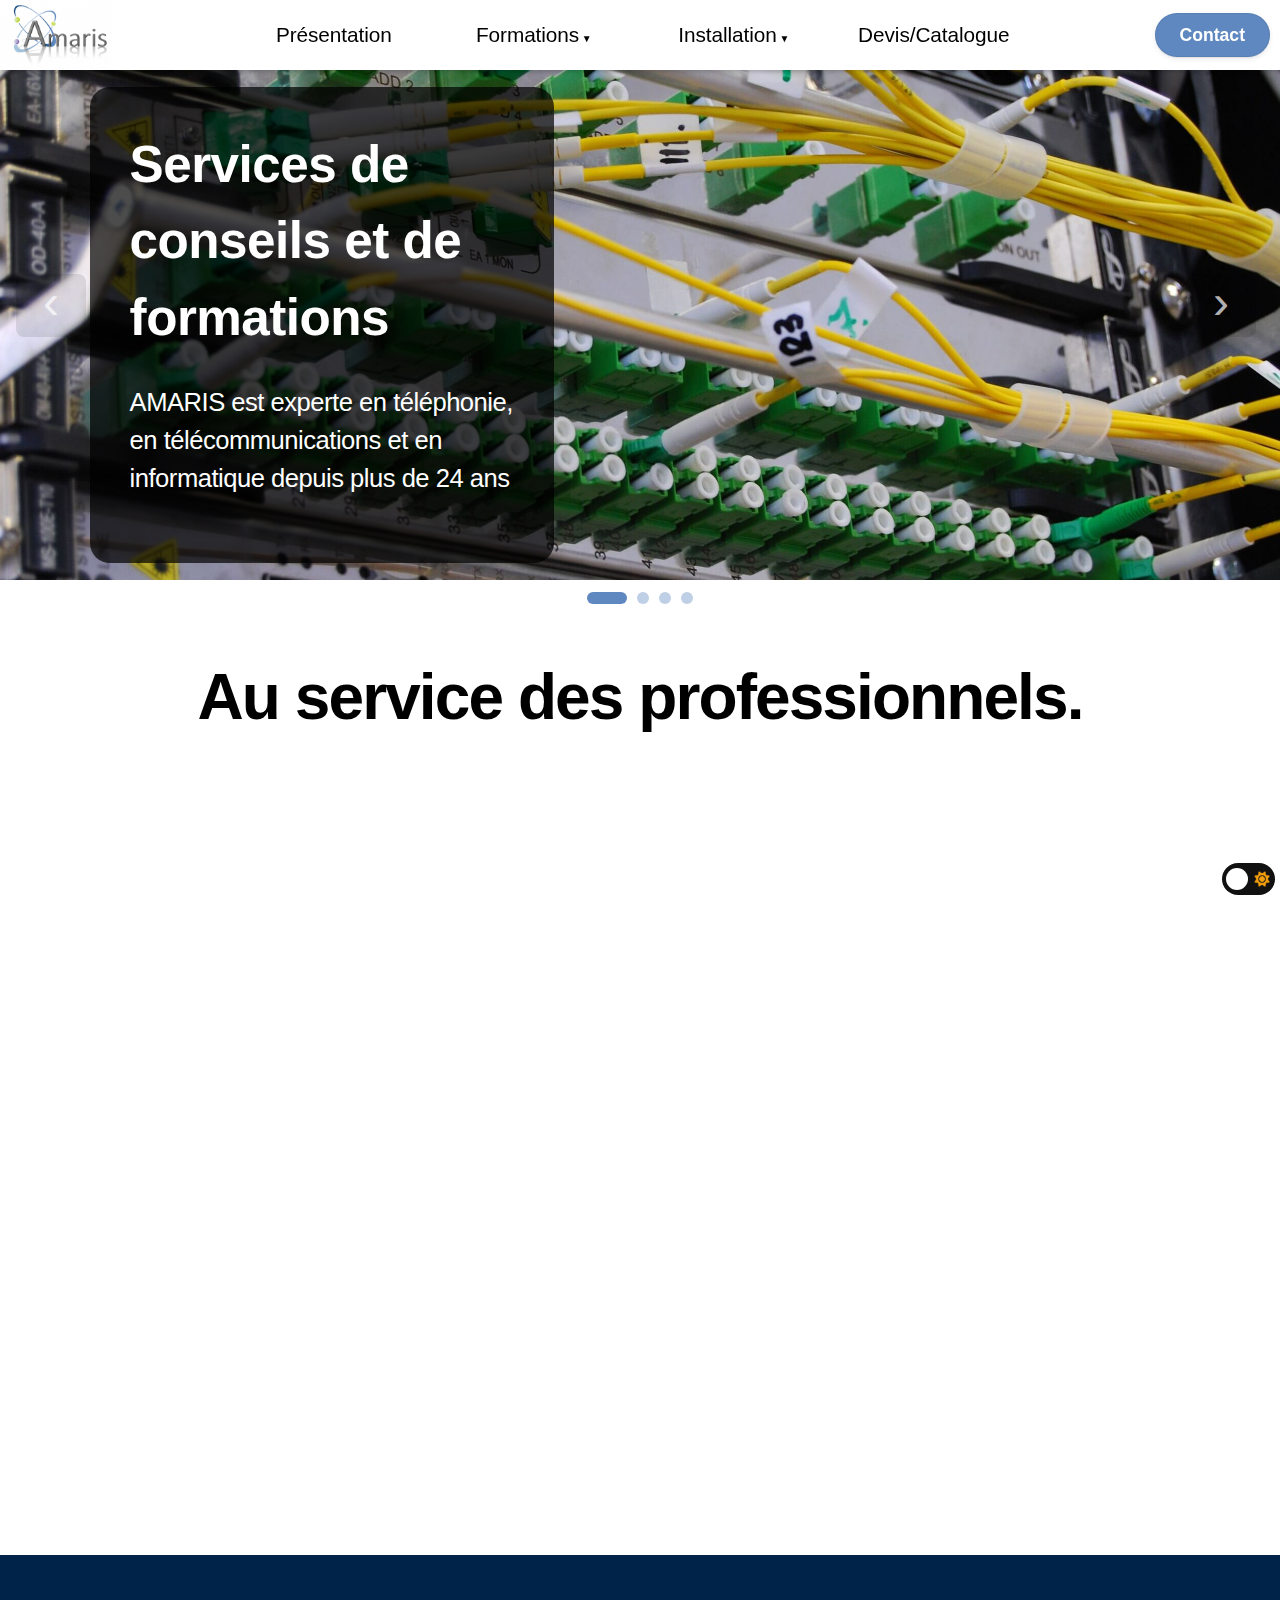
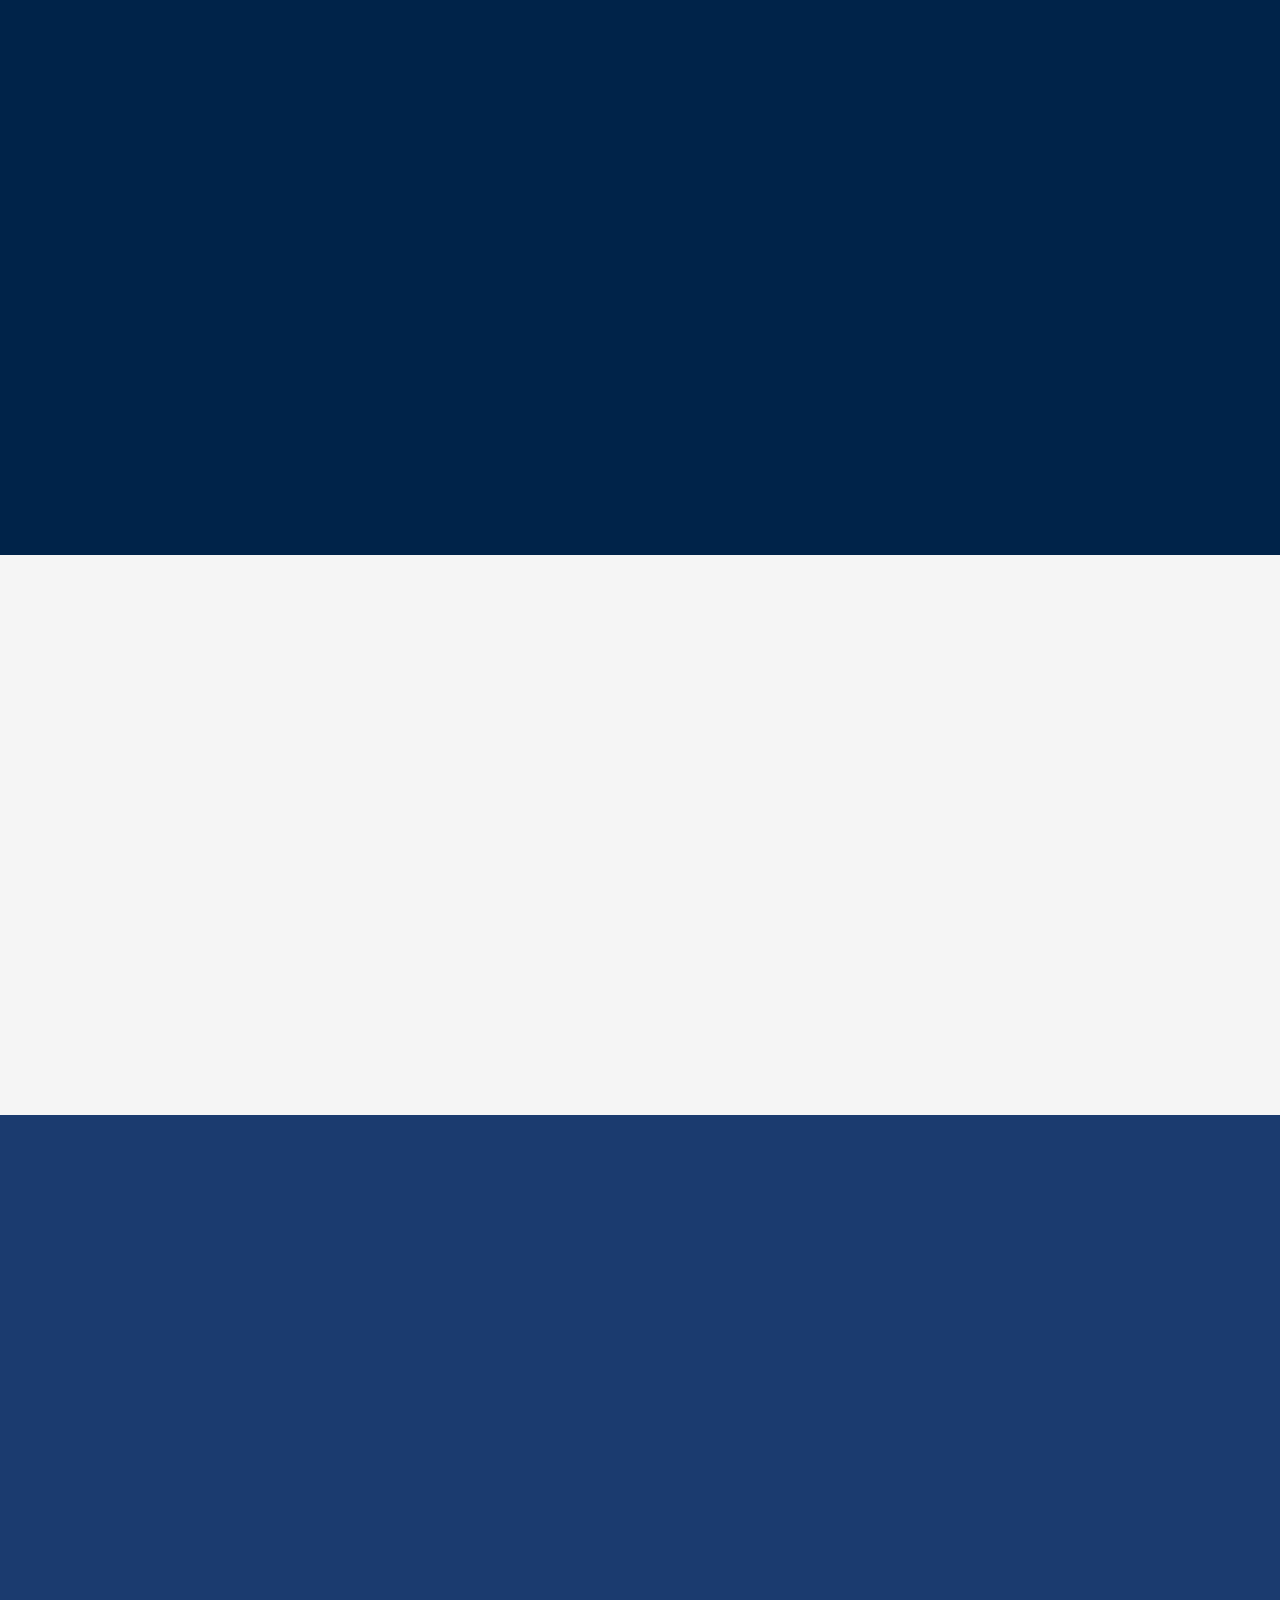
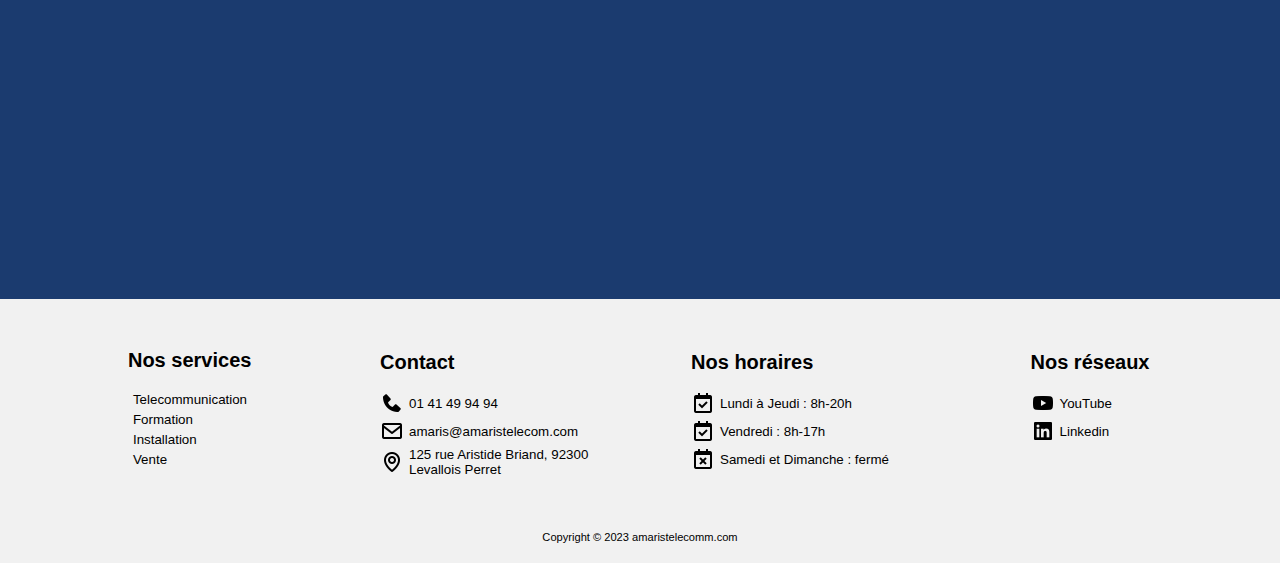
==== commit d046205b: "animation" ====
--- a/index.html
+++ b/index.html
@@ -117,10 +117,10 @@
         
         <div id="presentation_section">
             <div class="titre">
-                <h1 data-entrance="fade" class="fade">Au service des professionnels.</h1>
+                <h1>Au service des professionnels.</h1>
             </div>
             <div id="presentation_elements">
-                <div class="element_presentation">
+                <div class="element_presentation fade" data-entrance="fade">
                     <div>
                         <img src="./assets/images/formation.png" alt="image formations" class="image_presentation">
                     </div>
@@ -134,7 +134,7 @@
                         <button type="button" class="bouton">En savoir plus</button>
                     </div>
                 </div>
-                <div class="element_presentation">
+                <div class="element_presentation fade" data-entrance="fade">
                     <div>
                         <img src="./assets/images/conseil.png" alt="image conseil" class="image_presentation">
                     </div>
@@ -148,7 +148,7 @@
                         <button type="button" class="bouton">En savoir plus</button>
                     </div>
                 </div>
-                <div class="element_presentation">
+                <div class="element_presentation fade" data-entrance="fade">
                     <div>
                         <img src="./assets/images/telephone_installation.png" alt="image telephone installation" class="image_presentation">
                     </div>
@@ -162,7 +162,7 @@
                         <button type="button" class="bouton">En savoir plus</button>
                     </div>
                 </div>
-                <div class="element_presentation">
+                <div class="element_presentation fade" data-entrance="fade">
                     <div>
                         <img src="./assets/images/maintenance.png" alt="image maintenance" class="image_presentation">
                     </div>
--- a/style/style.css
+++ b/style/style.css
@@ -39,15 +39,20 @@
         font-size: 1.7em;
     }
 }
+@keyframes fadeIn {
+    0% { opacity: 0; }
+    100% { opacity: 1; }
+  }
 
 /* STYLE DE LA SECTION DE LA PRESENTATION */
 #presentation_section{
-    padding : 30px 25px 60px 25px;
+    padding : 20px 25px 60px 25px;
     text-align: center;
     height: auto;
 }
 #presentation_section > .titre{
     padding-bottom: 100px;
+    animation: fadeIn 2s;
 }
 #presentation_elements{
     display: flex; 
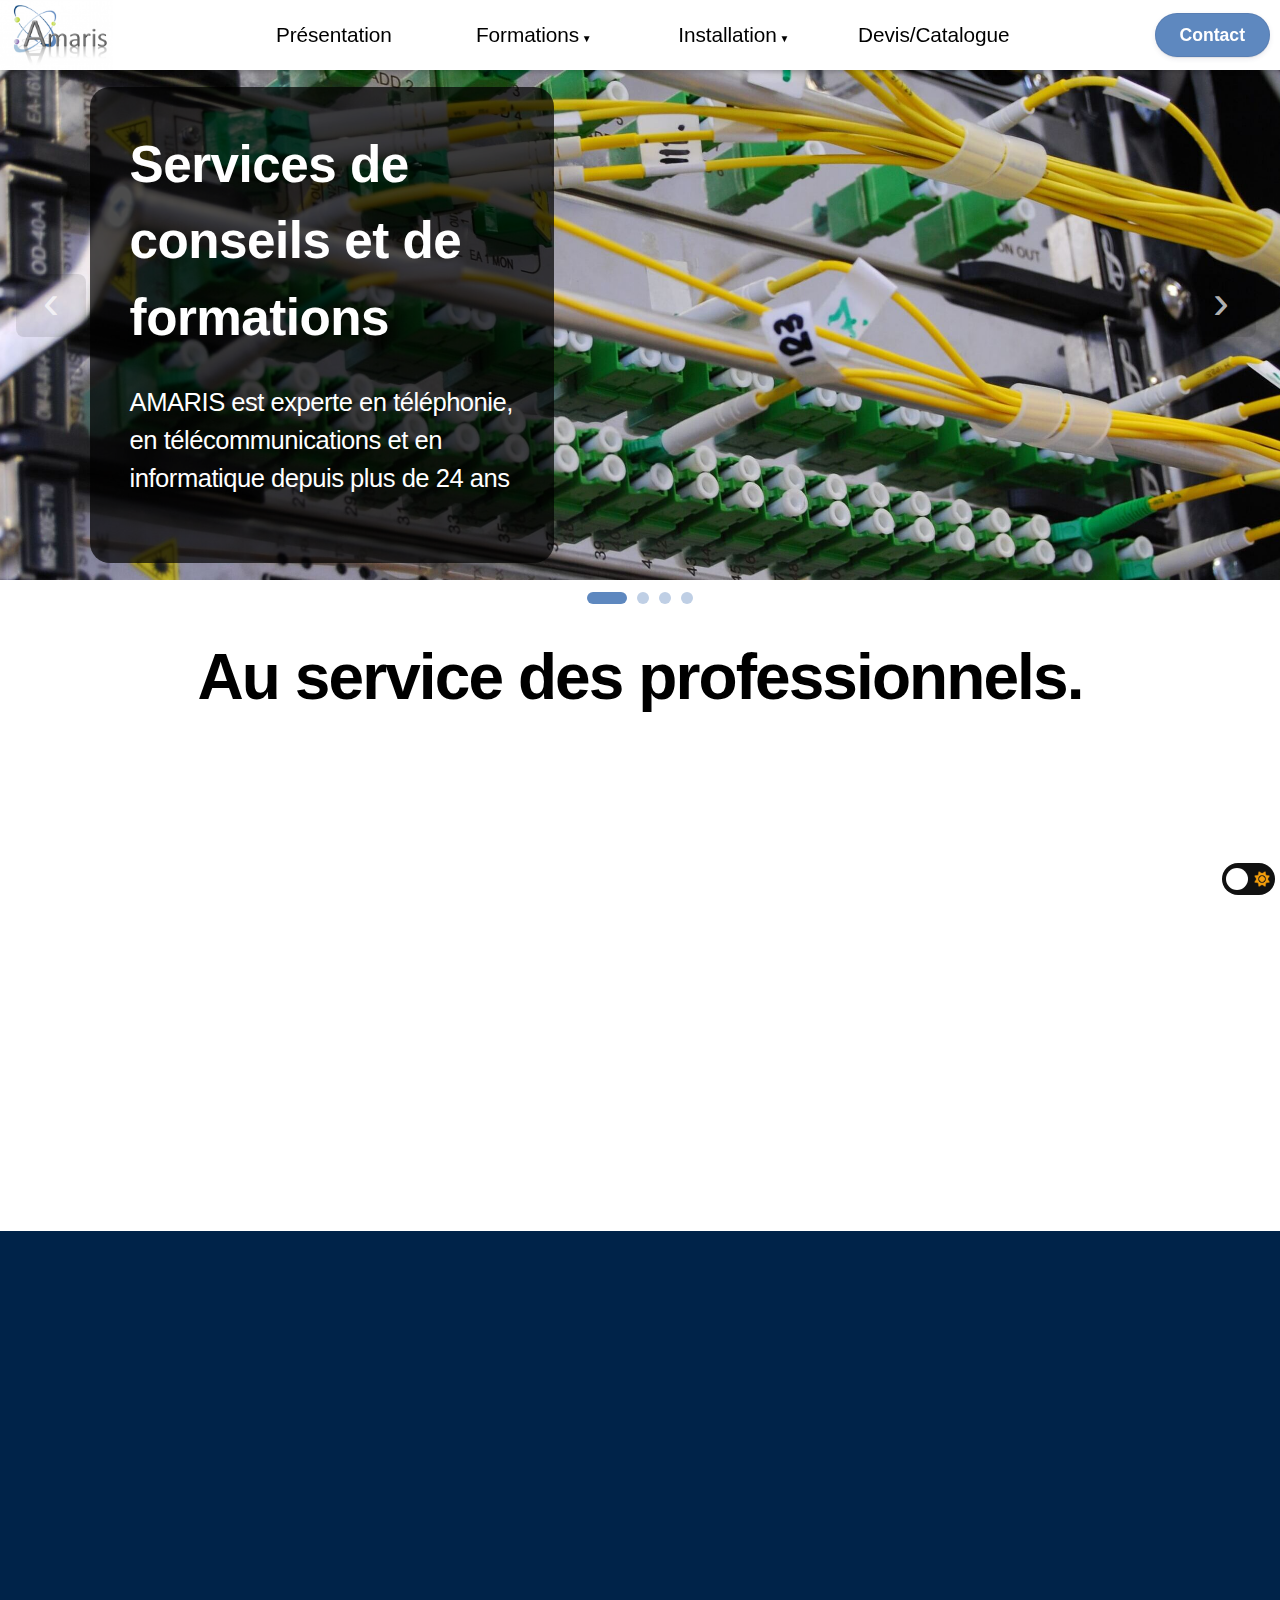
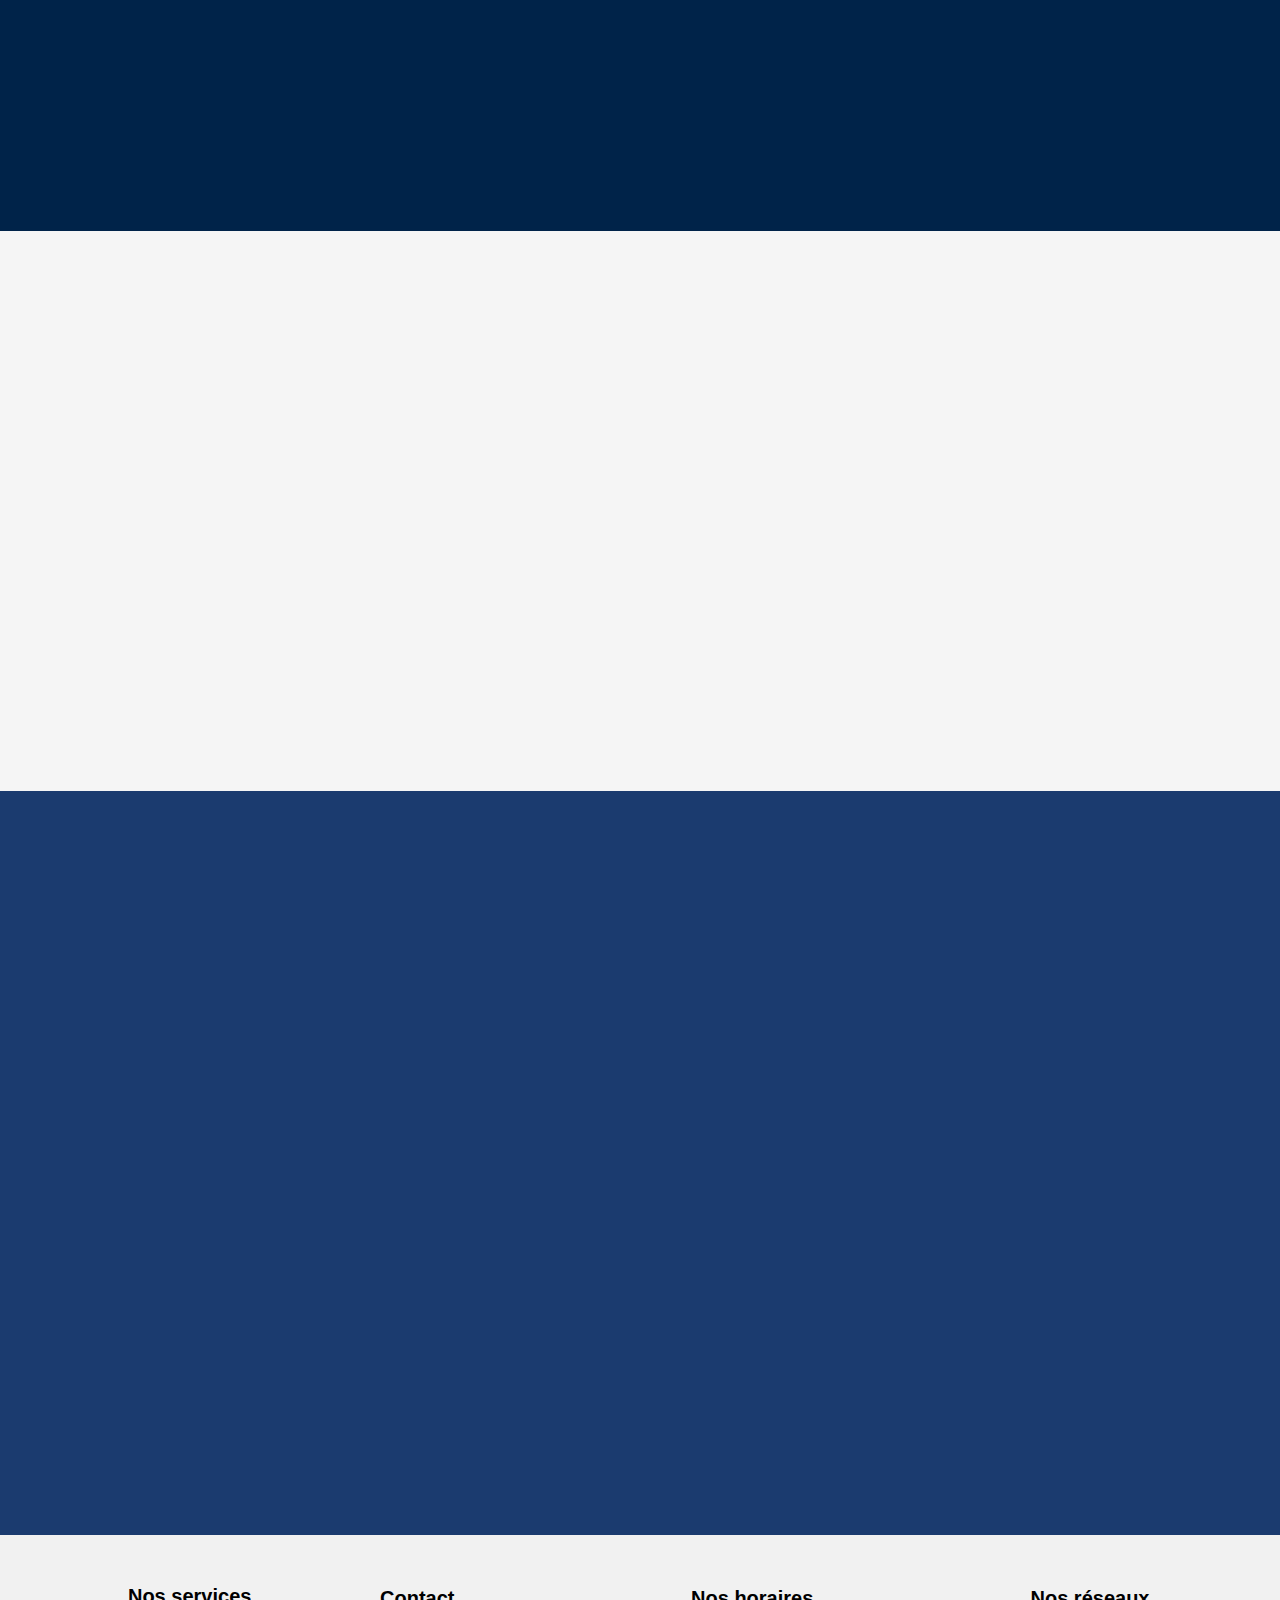
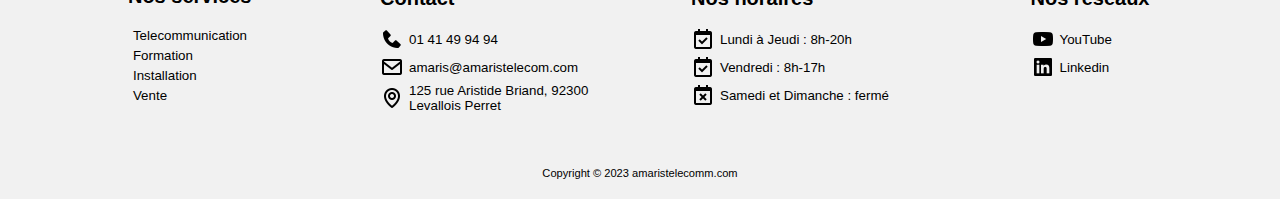
==== commit 08e83aba: "animation and style title" ====
--- a/index.html
+++ b/index.html
@@ -300,7 +300,7 @@
         </div>
         
         <div id="carrousel_partenaires">
-            <div class="titre">
+            <div class="titre titre_partenaire">
                 <h1 class="fade" data-entrance="fade">Ils nous font confiance ...</h1>
             </div>
             <div class="carrousel_partenaires fade" data-entrance="fade">
--- a/style/style.css
+++ b/style/style.css
@@ -22,7 +22,7 @@
 }
 .titre{
     text-align: center;
-    padding: 30px 20px;
+    padding: 10px 20px;
     width: inherit;
     transition: font-size 0.6s ease-in;
     font-weight: 900;
@@ -35,8 +35,8 @@
     visibility:hidden;
 }
 @media only screen and (max-width: 900px){
-    .titre h1{
-        font-size: 1.7em;
+    .titre {
+        font-size: 1.6em;
     }
 }
 @keyframes fadeIn {
@@ -46,19 +46,23 @@
 
 /* STYLE DE LA SECTION DE LA PRESENTATION */
 #presentation_section{
+    background-color: white;
     padding : 20px 25px 60px 25px;
     text-align: center;
     height: auto;
+    max-width: 2000px;
+    overflow: hidden;
 }
 #presentation_section > .titre{
-    padding-bottom: 100px;
+    padding-bottom: 50px;
     animation: fadeIn 2s;
 }
 #presentation_elements{
     display: flex; 
     flex-wrap : wrap;
     justify-content: center;
-    gap: 10px;
+    gap: 0;
+    transition:  0.5s gap ease-in;
 }
 .element_presentation h3 {
     font-weight: 900;
@@ -76,7 +80,7 @@
     line-height: 1.5;
 }
 .element_presentation{
-    width: 300px;
+    width: 250px;
     height: auto;
     background-color: none;
     border-radius: 30px;
@@ -84,13 +88,26 @@
     place-content: center;
     color: black;
     gap: 20px;
-    padding: 10px 15px;
+    padding: 40px 15px;
 }
 .image_presentation{
     background-color: white;
     border-radius: 10px;
     height: 100px;
     width: auto;
+}
+@media only screen and (max-width: 900px){
+    .element_presentation{
+        gap: 10px;
+    }
+    #presentation_elements{
+        gap: 80px;
+    }
+}
+@media only screen and (min-width: 1400px){
+    #presentation_elements{
+        gap: 40px;
+    }
 }
 /* FIN DU STYLE DE LA SECTION DE LA PRESENTATION */
 
@@ -242,6 +259,16 @@
 @keyframes carrousel_partenaires {
     0% { left: 0; }
     100% { left: -100%; }
+}
+@media only screen and (max-width: 1000px){
+    .titre_partenaire {
+        font-size: 1.6em;
+    }
+}
+@media only screen and (max-width: 600px){
+    .titre_partenaire {
+        font-size: 1.15em;
+    }
 }
 .partenaire > img {
     width: auto;
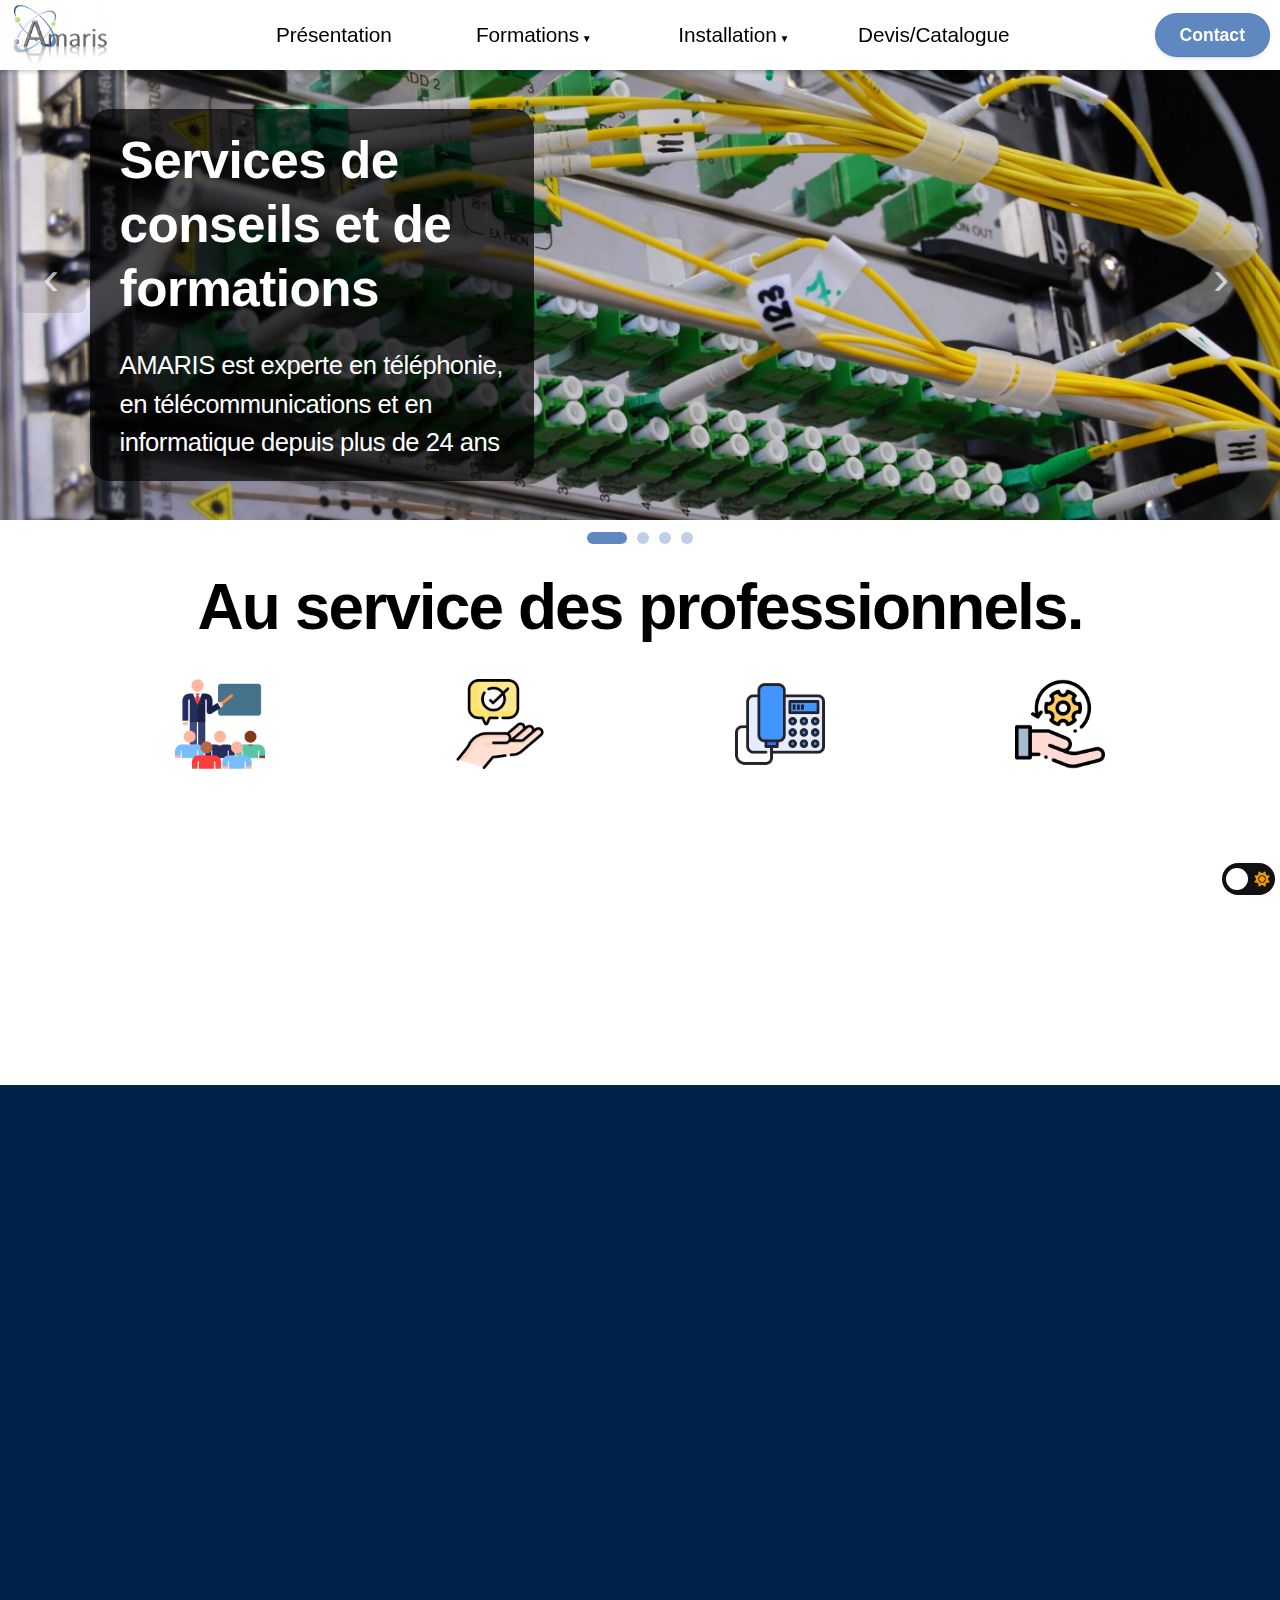
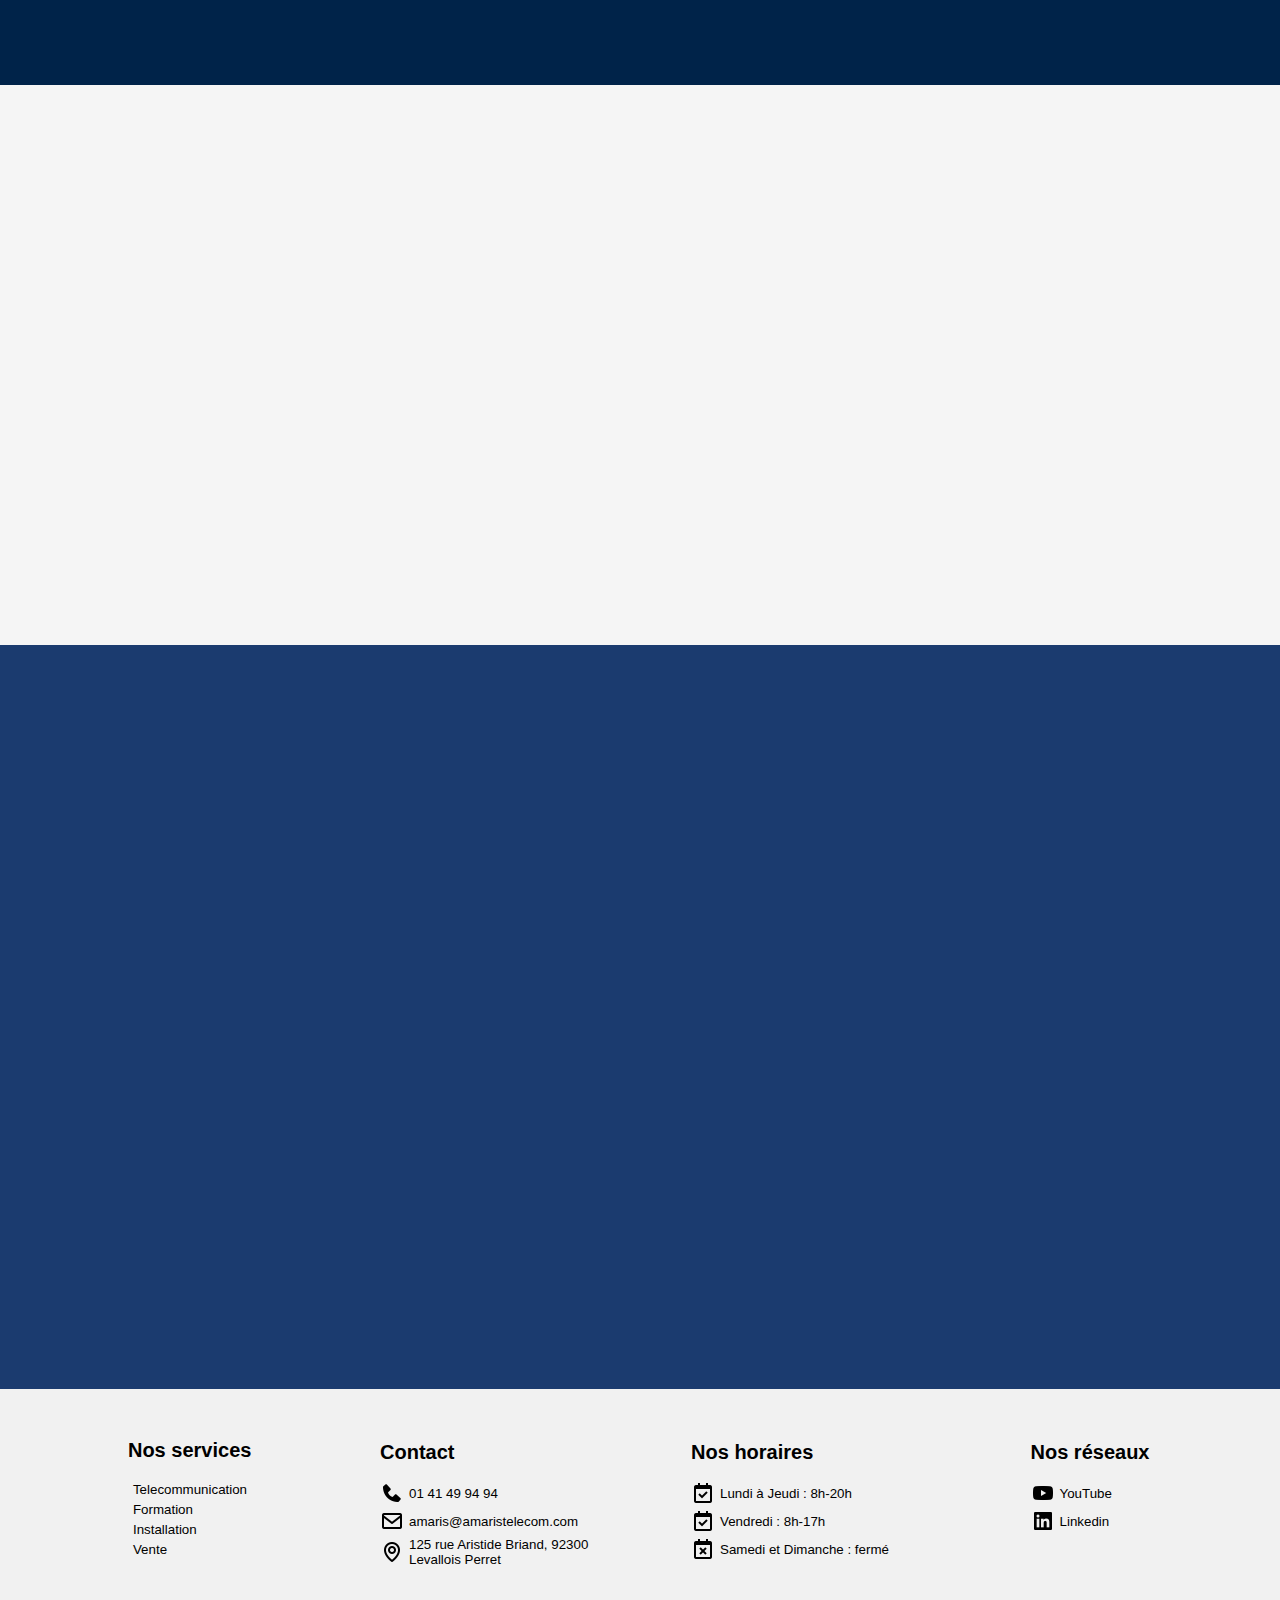
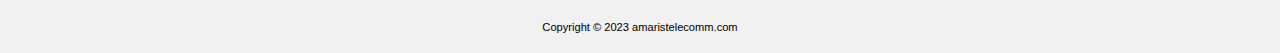
==== commit 85ff3838: "presentation section modification animation" ====
--- a/index.html
+++ b/index.html
@@ -120,60 +120,69 @@
                 <h1>Au service des professionnels.</h1>
             </div>
             <div id="presentation_elements">
-                <div class="element_presentation fade" data-entrance="fade">
+                <div class="element_presentation">
                     <div>
                         <img src="./assets/images/formation.png" alt="image formations" class="image_presentation">
                     </div>
-                    <div>
-                        <h3>Formation</h3>
-                    </div>
-                    <div>
-                        <p>Formation des meilleurs au meikkeurs</p>  
-                    </div>
-                    <div>
-                        <button type="button" class="bouton">En savoir plus</button>
-                    </div>
-                </div>
-                <div class="element_presentation fade" data-entrance="fade">
+                    <div class="element_presentation_text  fade" data-entrance="fade">
+                        <div>
+                            <h3>Formation</h3>
+                        </div>
+                        <div>
+                            <p>Formation des meilleurs au meikkeurs</p>  
+                        </div>
+                        <div>
+                            <button type="button" class="bouton">En savoir plus</button>
+                        </div>
+                    </div>
+                    
+                </div>
+                <div class="element_presentation">
                     <div>
                         <img src="./assets/images/conseil.png" alt="image conseil" class="image_presentation">
                     </div>
-                    <div>
-                        <h3>Conseil</h3>
-                    </div>
-                    <div>
-                        <p>Formation des meilleurs au meikkeurs</p>  
-                    </div>
-                    <div>
-                        <button type="button" class="bouton">En savoir plus</button>
-                    </div>
-                </div>
-                <div class="element_presentation fade" data-entrance="fade">
+                    <div class="element_presentation_text  fade" data-entrance="fade">
+                        <div>
+                            <h3>Conseil</h3>
+                        </div>
+                        <div>
+                            <p>Formation des meilleurs au meikkeurs</p>  
+                        </div>
+                        <div>
+                            <button type="button" class="bouton">En savoir plus</button>
+                        </div>
+                    </div>
+                </div>
+                <div class="element_presentation">
                     <div>
                         <img src="./assets/images/telephone_installation.png" alt="image telephone installation" class="image_presentation">
                     </div>
-                    <div>
-                        <h3>Installation</h3>
-                    </div>
-                    <div>
-                        <p>Formation des meilleurs au meikkeurs</p>  
-                    </div>
-                    <div>
-                        <button type="button" class="bouton">En savoir plus</button>
-                    </div>
-                </div>
-                <div class="element_presentation fade" data-entrance="fade">
+                    <div class="element_presentation_text  fade" data-entrance="fade">
+                        <div>
+                            <h3>Installation</h3>
+                        </div>
+                        <div>
+                            <p>Formation des meilleurs au meikkeurs</p>  
+                        </div>
+                        <div>
+                            <button type="button" class="bouton">En savoir plus</button>
+                        </div>
+                    </div>
+                </div>
+                <div class="element_presentation">
                     <div>
                         <img src="./assets/images/maintenance.png" alt="image maintenance" class="image_presentation">
                     </div>
-                    <div>
-                        <h3>Maintenance</h3>
-                    </div>
-                    <div>
-                        <p>Formation des meilleurs au meikkeurs</p>  
-                    </div>
-                    <div>
-                        <button type="button" class="bouton">En savoir plus</button>
+                    <div class="element_presentation_text  fade" data-entrance="fade">
+                        <div>
+                            <h3>Maintenance</h3>
+                        </div>
+                        <div>
+                            <p>Formation des meilleurs au meikkeurs</p>  
+                        </div>
+                        <div>
+                            <button type="button" class="bouton">En savoir plus</button>
+                        </div>
                     </div>
                 </div>
               </div>
--- a/style/style.css
+++ b/style/style.css
@@ -54,7 +54,8 @@
     overflow: hidden;
 }
 #presentation_section > .titre{
-    padding-bottom: 50px;
+    padding-top: 0px;
+    padding-bottom: 0px;
     animation: fadeIn 2s;
 }
 #presentation_elements{
@@ -65,7 +66,7 @@
     transition:  0.5s gap ease-in;
 }
 .element_presentation h3 {
-    font-weight: 900;
+    font-weight: 600;
     text-transform: none;
     font-size: 2.5rem;
     letter-spacing: -1px;
@@ -90,11 +91,17 @@
     gap: 20px;
     padding: 40px 15px;
 }
+.element_presentation_text{
+    display: grid;
+    place-content: center;
+    gap: 20px;
+}
 .image_presentation{
     background-color: white;
     border-radius: 10px;
-    height: 100px;
+    height: 90px;
     width: auto;
+    animation: fadeIn 2s;
 }
 @media only screen and (max-width: 900px){
     .element_presentation{
--- a/style/navbar.css
+++ b/style/navbar.css
@@ -10,7 +10,7 @@
     left: 0;
     box-shadow: 0 2px 4px 0 rgba(0,0,0,.2);
     background-color:white;
-    font-weight: 500;
+    font-weight: 350;
     text-transform: none;
     font-size: 1.3rem;
     letter-spacing: -.08px;
--- a/style/carrousel.css
+++ b/style/carrousel.css
@@ -46,10 +46,14 @@
     width : 30%;
     max-width : 800px;
     margin :0 7vw;
-    padding : 40px;
+    padding : 20px 30px;
     background-color: rgba(0,0,0,0.7);
     border-radius : 20px;
     transition: all 0.3s;
+}
+
+p{
+    margin-bottom: 0;
 }
 
 .carrousel .active{
@@ -127,25 +131,23 @@
 }
 
 @media only screen and (max-width: 1586px) {
-    .section_carrousel{
-        height:510px;
+    .section_carrousel, .slide, .carrousel, .image_carrousel{
+        height:450px;
+        font-size : 1.2rem;
     }
 
-    .slide{
-        height:510px;
-    }
-
-    .carrousel{
-        height:510px;
+    .section_carrousel h1{
+        line-height: 1.25;
     }
 
     .bas_carrousel{
         height : 35px;
     }
 
-    .image_carrousel{
-        height : 510px;
+    .slide .carrousel-text{
+        padding : 20px 30px;
     }
+
 
 }
 
@@ -156,6 +158,9 @@
         width : 70%;
         font-size : 1.3rem;
     }
+    .section_carrousel, .slide, .carrousel, .image_carrousel{
+        height:400px;
+    }
 }
 
 @media screen and (min-width: 1700px) {
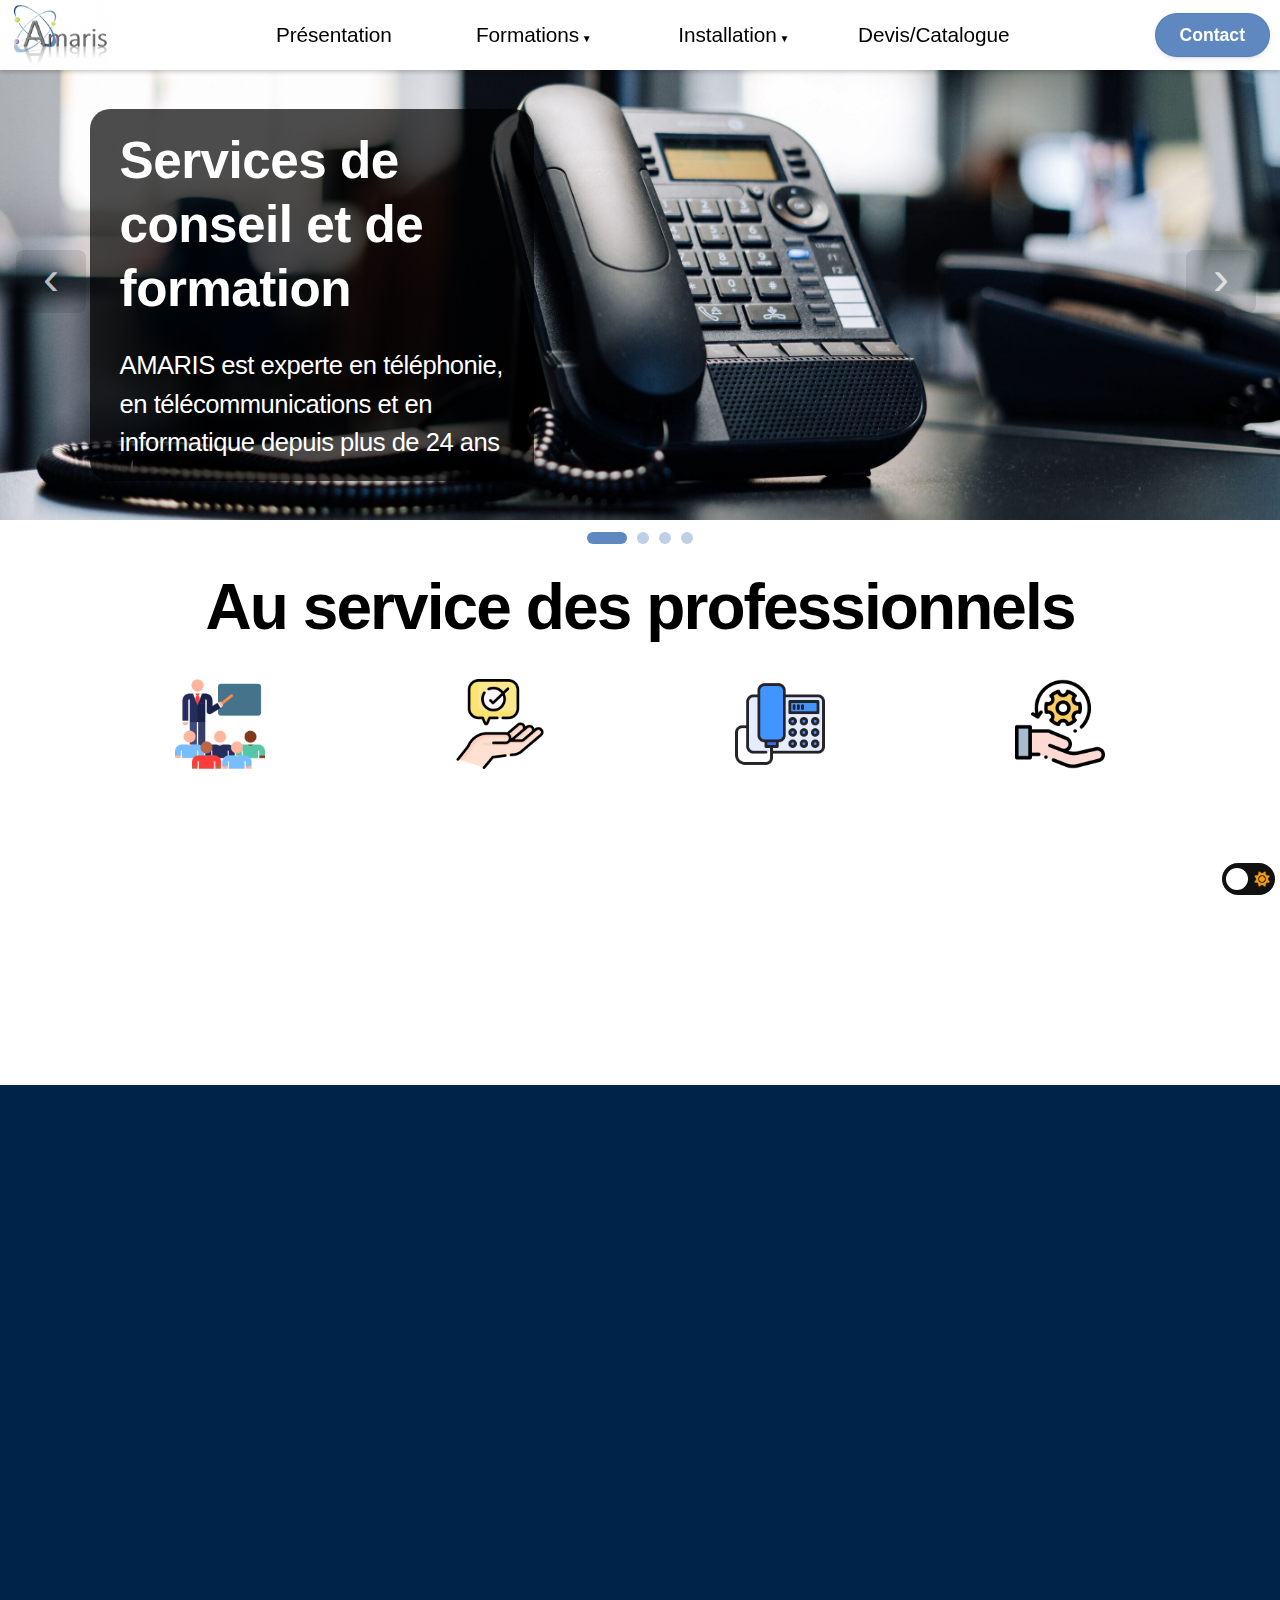
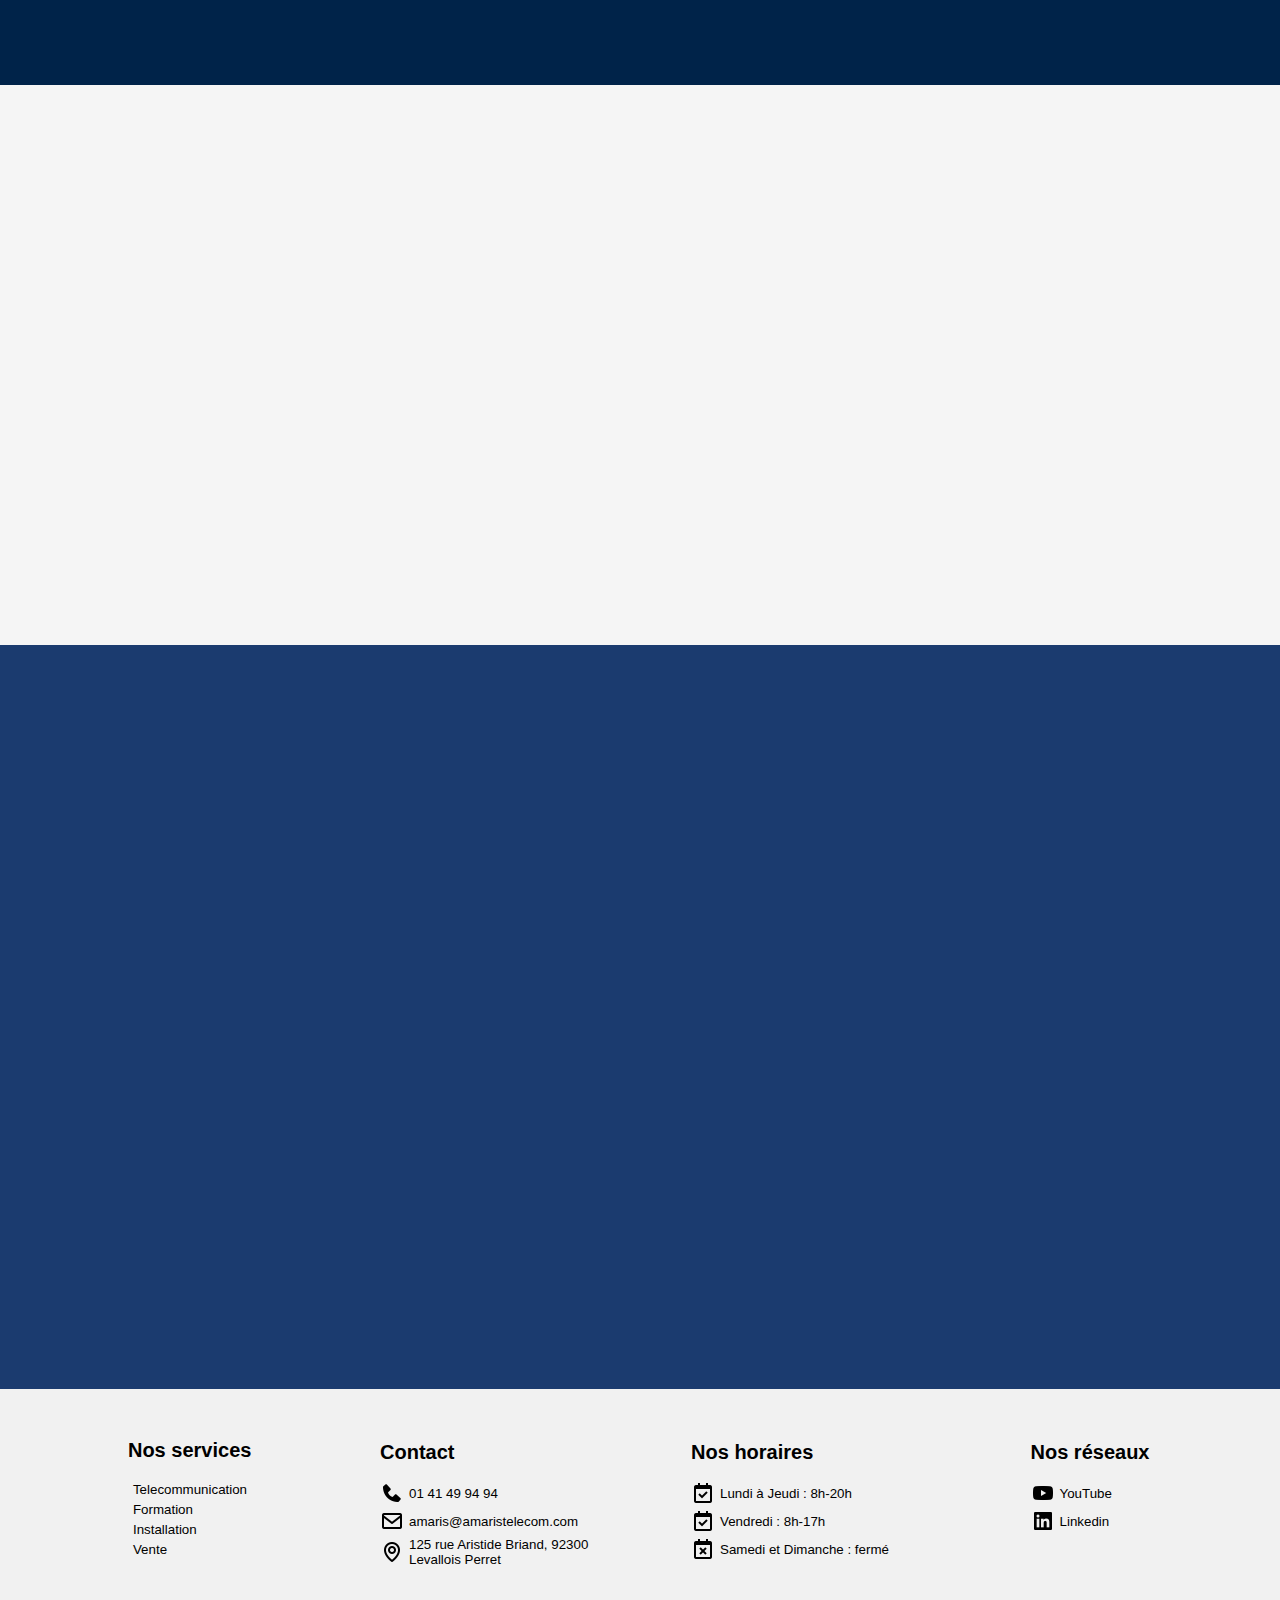
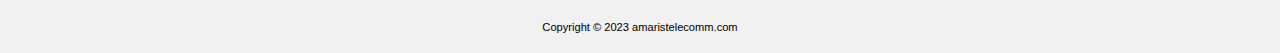
==== commit 2c747d13: "modif texte présentation" ====
--- a/index.html
+++ b/index.html
@@ -79,27 +79,27 @@
                     <button class="bouton_carrousel prev" data-carousel-button="next">&#8249;</button>
                     <ul data-slides>
                         <li class="slide active">
-                            <img class="image_carrousel" src="assets/images/cables.jpg" alt="image1">
+                            <img class="image_carrousel" src="assets/images/telephone.jpg" alt="image1">
                             <span class="carrousel-text fade" data-entrance="fade">
-                                <h1>Services de conseils et de formations</h1>
+                                <h1>Services de conseil et de formation</h1>
                                 <p>AMARIS est experte en téléphonie, en télécommunications et en informatique depuis plus de 24 ans</p>
                             </span>
                         </li>
                         <li class="slide">
-                            <img class="image_carrousel" src="assets/images/telephone.jpg" alt="image2">
+                            <img class="image_carrousel" id="image_telephone" src="assets/images/cables.jpg" alt="image2">
                             <span class="carrousel-text">
-                                <h1>Services d'installation et de maintenance'</h1>
-                                <p>Nous réalisons également des installations téléphoniques et assurons le service maintenance du matériel pour les professionnels</p>
+                                <h1>Services d'installation et de maintenance</h1>
+                                <p>AMARIS réalise également des installations téléphoniques et assure la maintenance du matériel</p>
                             </span>
                         </li>
                         <li class="slide">
                             <img class="image_carrousel" src="assets/images/bureau.jpg" alt="image3">
                             <span class="carrousel-text">
                                 <h1>Environnement de formation agréable</h1>
-                                <p>Nous vous acceuillons dans nos locaux situé à Levallois-Perret.</p>
+                                <p>Nous vous accueillons dans nos locaux situés à Levallois-Perret</p>
                             </span>
                         </li>
-                        <li class="slide"><img class="image_carrousel" src="assets/images/batiment.jpg" alt="image3"><span class="carrousel-text"><h1>Ut doloremque libero delectus.</h1><p>Est harum quam ad beatae nihil ut dolore consequatur.</p></span></li>
+                        <li class="slide"><img class="image_carrousel" src="assets/images/chm.jpg" alt="image3"><span class="carrousel-text"><h1>Nos références</h1><p>Amaris est appuyée par des références de renom et bénéficie d'un partenariat exclusif avec le CHM</p></span></li>
                     </ul>
                 </div>
             </section>
@@ -117,7 +117,7 @@
         
         <div id="presentation_section">
             <div class="titre">
-                <h1>Au service des professionnels.</h1>
+                <h1>Au service des professionnels</h1>
             </div>
             <div id="presentation_elements">
                 <div class="element_presentation">
@@ -129,7 +129,7 @@
                             <h3>Formation</h3>
                         </div>
                         <div>
-                            <p>Formation des meilleurs au meikkeurs</p>  
+                            <p>Partage d'expertise et de solutions depuis plus de 20 ans.</p>
                         </div>
                         <div>
                             <button type="button" class="bouton">En savoir plus</button>
@@ -146,7 +146,7 @@
                             <h3>Conseil</h3>
                         </div>
                         <div>
-                            <p>Formation des meilleurs au meikkeurs</p>  
+                            <p>Service d'accompagnement personnalisé, rapide et fiable.</p>
                         </div>
                         <div>
                             <button type="button" class="bouton">En savoir plus</button>
@@ -162,7 +162,7 @@
                             <h3>Installation</h3>
                         </div>
                         <div>
-                            <p>Formation des meilleurs au meikkeurs</p>  
+                            <p>Mise en place d'équipements téléphoniques et informatiques.</p>
                         </div>
                         <div>
                             <button type="button" class="bouton">En savoir plus</button>
@@ -178,7 +178,7 @@
                             <h3>Maintenance</h3>
                         </div>
                         <div>
-                            <p>Formation des meilleurs au meikkeurs</p>  
+                            <p>Suivi continu du matériel des professionnels.</p>
                         </div>
                         <div>
                             <button type="button" class="bouton">En savoir plus</button>
@@ -191,9 +191,13 @@
         <div id="video_section">
             <div>
                 <div class="text fade" data-entrance="from-left">
-                    <h2>Titre du texte</h2>
-                    <p>Lorem ipsum dolor sit amet, consectetur adipiscing elit. Sed euismod massa vel mollis malesuada. Sed mollis mi ut purus hendrerit, sed gravida eros tempor.</p>
-                </div>
+                    <h2>Jacques Bannaire</h2>
+                    <p>Expert en téléphonie et en informatique, en conseil et en formation, le directeur d'AMARIS a exercé depuis plus de 20 ans en France et à l'étranger notamment auprès d'ALCATEL Coopération Internationale.</p>
+                    <div>
+                        <button type="button" class="bouton" style="margin-top: 40px; ">Découvrir l'équipe</button>
+                    </div>
+                </div>
+
                 <div class="container-iframe fade" data-entrance="fade">
                     <iframe class="responsive-iframe" src="https://www.youtube.com/embed/X7Ucy7FRMeY?autoplay=1&mute=1&rel=0"></iframe>
                 </div>
@@ -310,7 +314,7 @@
         
         <div id="carrousel_partenaires">
             <div class="titre titre_partenaire">
-                <h1 class="fade" data-entrance="fade">Ils nous font confiance ...</h1>
+                <h1 class="fade" data-entrance="fade">Ils nous font confiance</h1>
             </div>
             <div class="carrousel_partenaires fade" data-entrance="fade">
                 <div class="carrousel_partenaires-enfant premier">
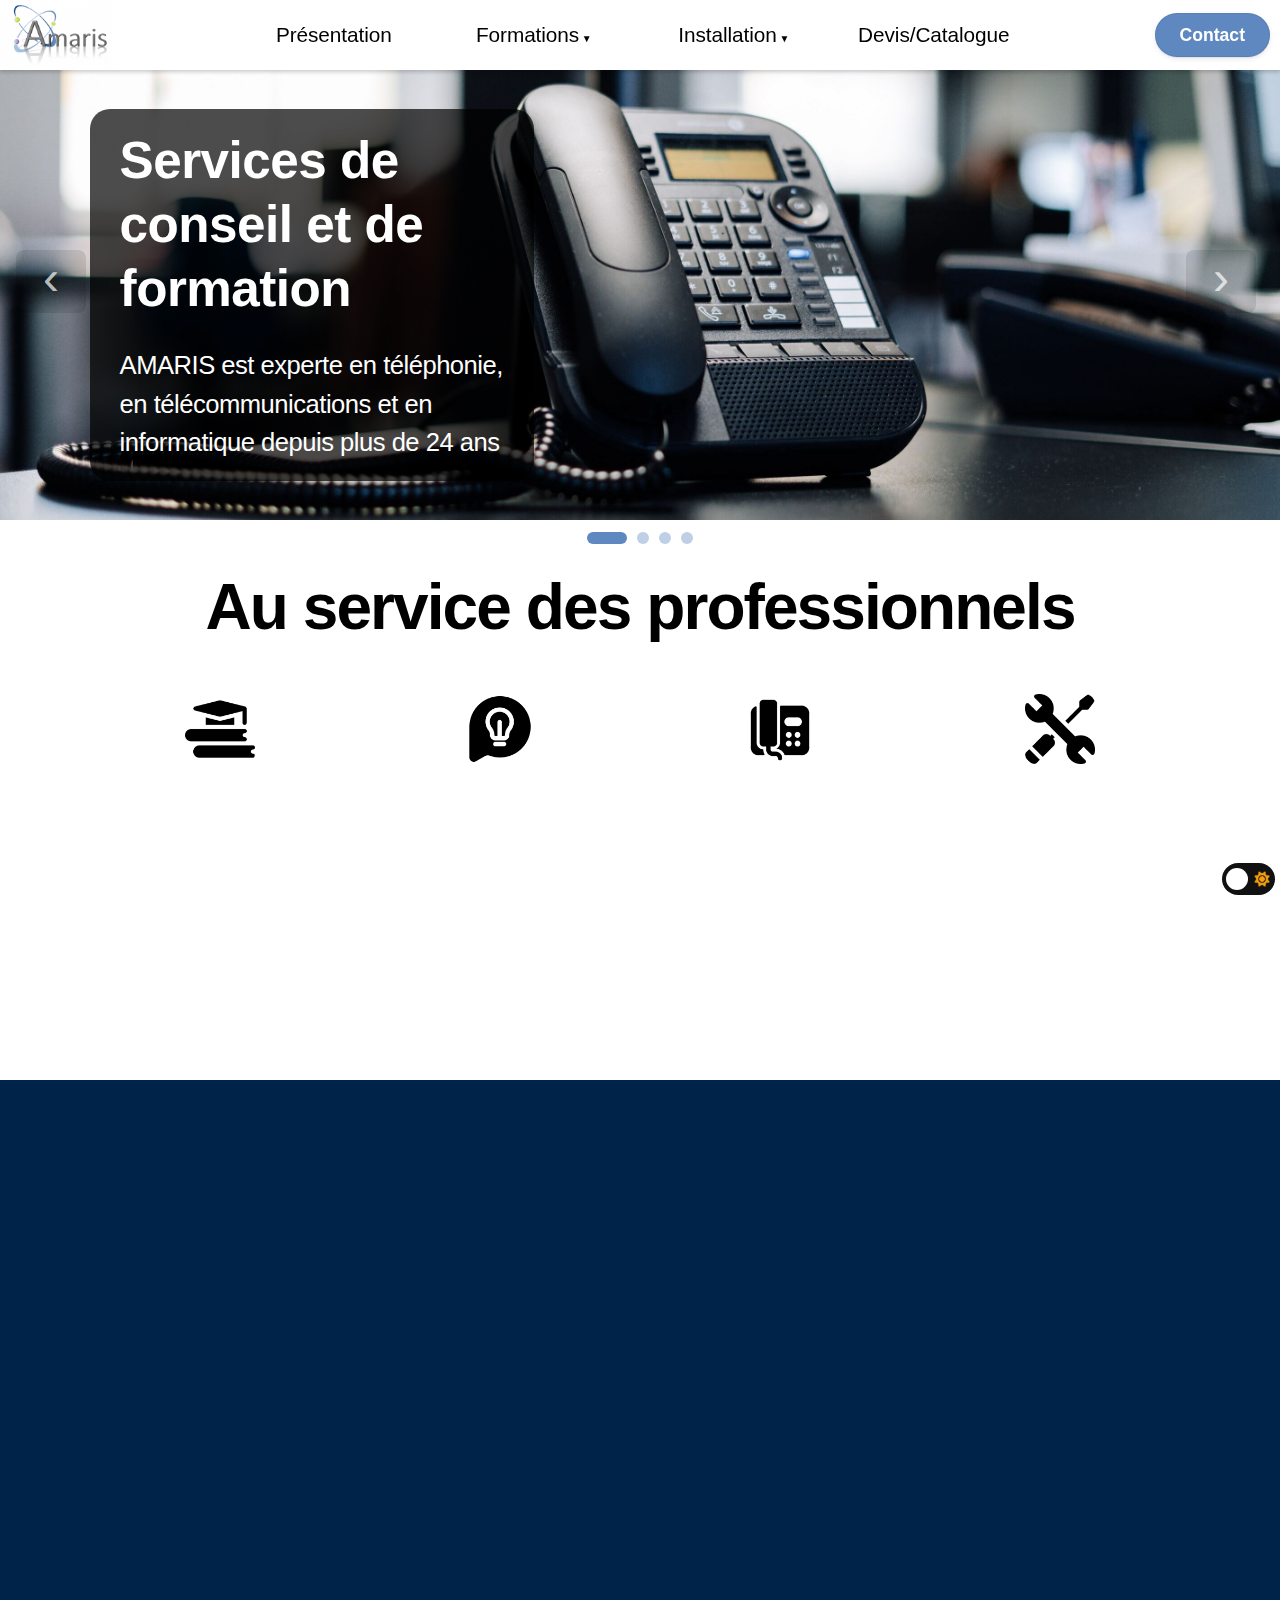
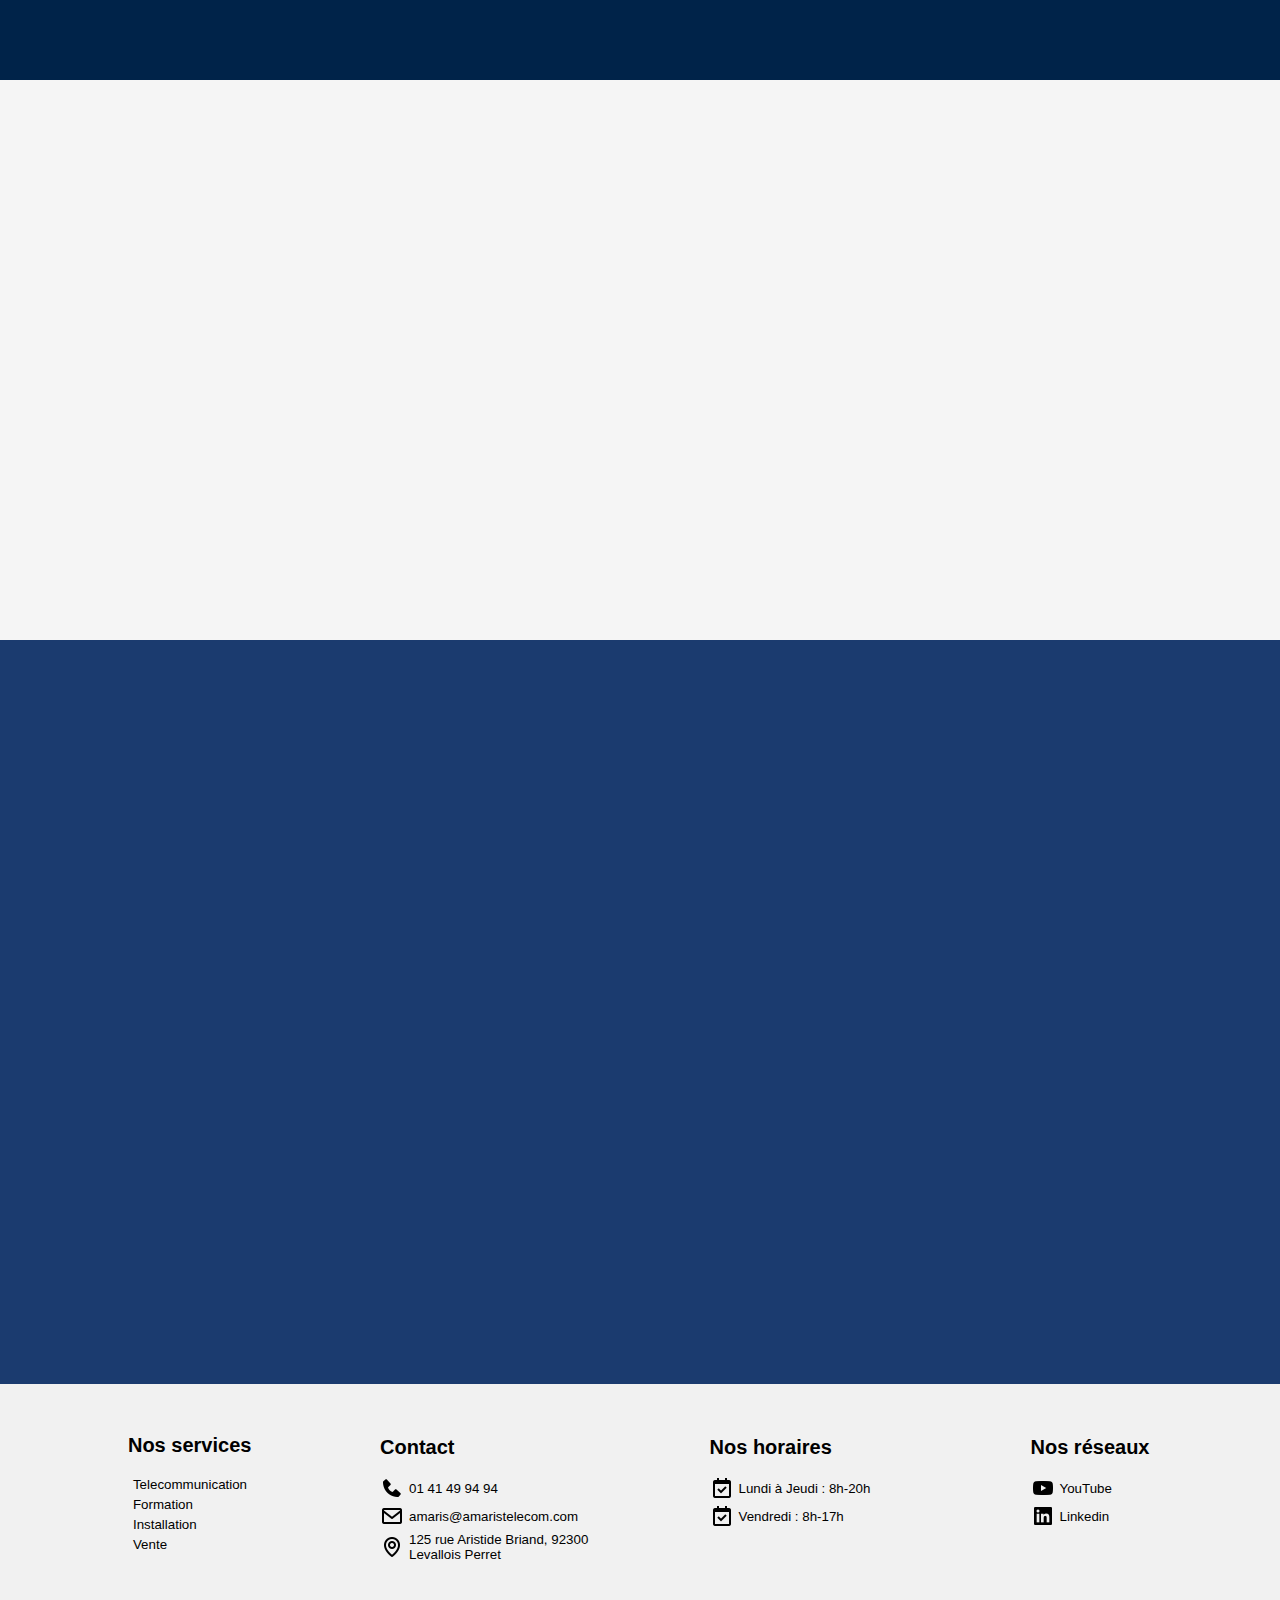
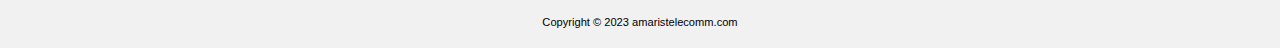
==== commit cd6b33a1: "nouvelles icones exemples" ====
--- a/index.html
+++ b/index.html
@@ -121,8 +121,8 @@
             </div>
             <div id="presentation_elements">
                 <div class="element_presentation">
-                    <div>
-                        <img src="./assets/images/formation.png" alt="image formations" class="image_presentation">
+                    <div class="icone_presentation">
+                        <img src="./assets/images/formation4_256.png" alt="image formations" class="image_presentation">
                     </div>
                     <div class="element_presentation_text  fade" data-entrance="fade">
                         <div>
@@ -139,7 +139,7 @@
                 </div>
                 <div class="element_presentation">
                     <div>
-                        <img src="./assets/images/conseil.png" alt="image conseil" class="image_presentation">
+                        <img  src="./assets/images/conseil3_256.png" alt="image conseil" class="image_presentation">
                     </div>
                     <div class="element_presentation_text  fade" data-entrance="fade">
                         <div>
@@ -154,8 +154,8 @@
                     </div>
                 </div>
                 <div class="element_presentation">
-                    <div>
-                        <img src="./assets/images/telephone_installation.png" alt="image telephone installation" class="image_presentation">
+                    <div >
+                        <img src="./assets/images/installation_telephone2_256.png" alt="image telephone installation" class="image_presentation">
                     </div>
                     <div class="element_presentation_text  fade" data-entrance="fade">
                         <div>
@@ -171,7 +171,7 @@
                 </div>
                 <div class="element_presentation">
                     <div>
-                        <img src="./assets/images/maintenance.png" alt="image maintenance" class="image_presentation">
+                        <img src="./assets/images/maintenance3_256.png" alt="image maintenance" class="image_presentation">
                     </div>
                     <div class="element_presentation_text  fade" data-entrance="fade">
                         <div>
@@ -538,10 +538,6 @@
                     <img src="assets/icons/calendar-check.png" alt="Calendar check Logo" class="logo">
                     <div>Vendredi : 8h-17h</div>
                 </div>
-                <div class="horaire_element">
-                    <img src="assets/icons/calendar-x.png" alt="Calendar x Logo" class="logo">
-                    <div>Samedi et Dimanche : fermé</div>
-                </div>
                 </div>
             </div>
             <div class="reseaux_footer">
--- a/style/style.css
+++ b/style/style.css
@@ -65,6 +65,7 @@
     gap: 0;
     transition:  0.5s gap ease-in;
 }
+
 .element_presentation h3 {
     font-weight: 600;
     text-transform: none;
@@ -80,6 +81,7 @@
     letter-spacing: -.08px;
     line-height: 1.5;
 }
+
 .element_presentation{
     width: 250px;
     height: auto;
@@ -99,7 +101,8 @@
 .image_presentation{
     background-color: white;
     border-radius: 10px;
-    height: 90px;
+    margin-top : 15px;
+    height: 70px;
     width: auto;
     animation: fadeIn 2s;
 }
@@ -149,6 +152,7 @@
     width: 30%;
     font-size: 1.6em;
     transition: font-size 0.5s ease-in;
+    line-height: 1.25;
 }
 .text h2{
     margin-bottom: 30px;
@@ -296,6 +300,9 @@
     place-content: center;
     padding: 30px 0;
 
+}
+.avis-dark {
+    background-color:#282d32;
 }
 .avis_container {
     width: inherit;
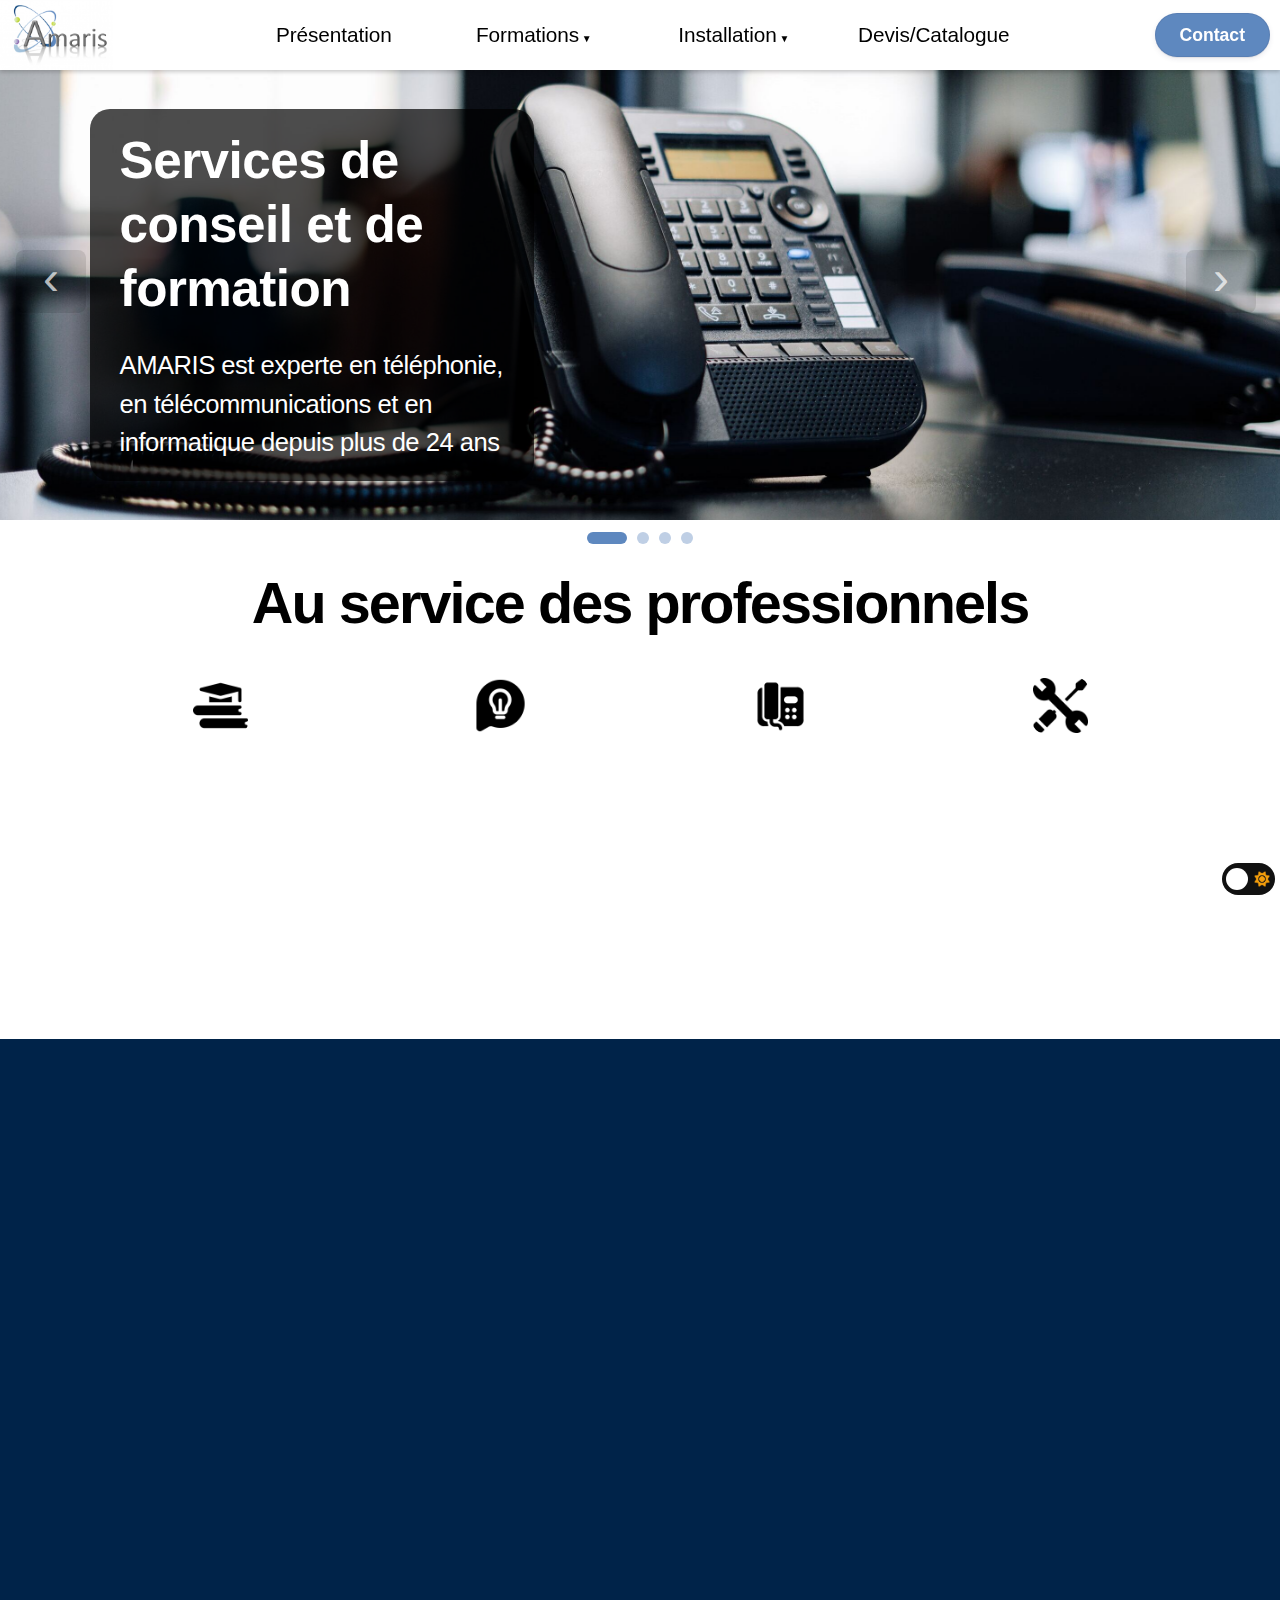
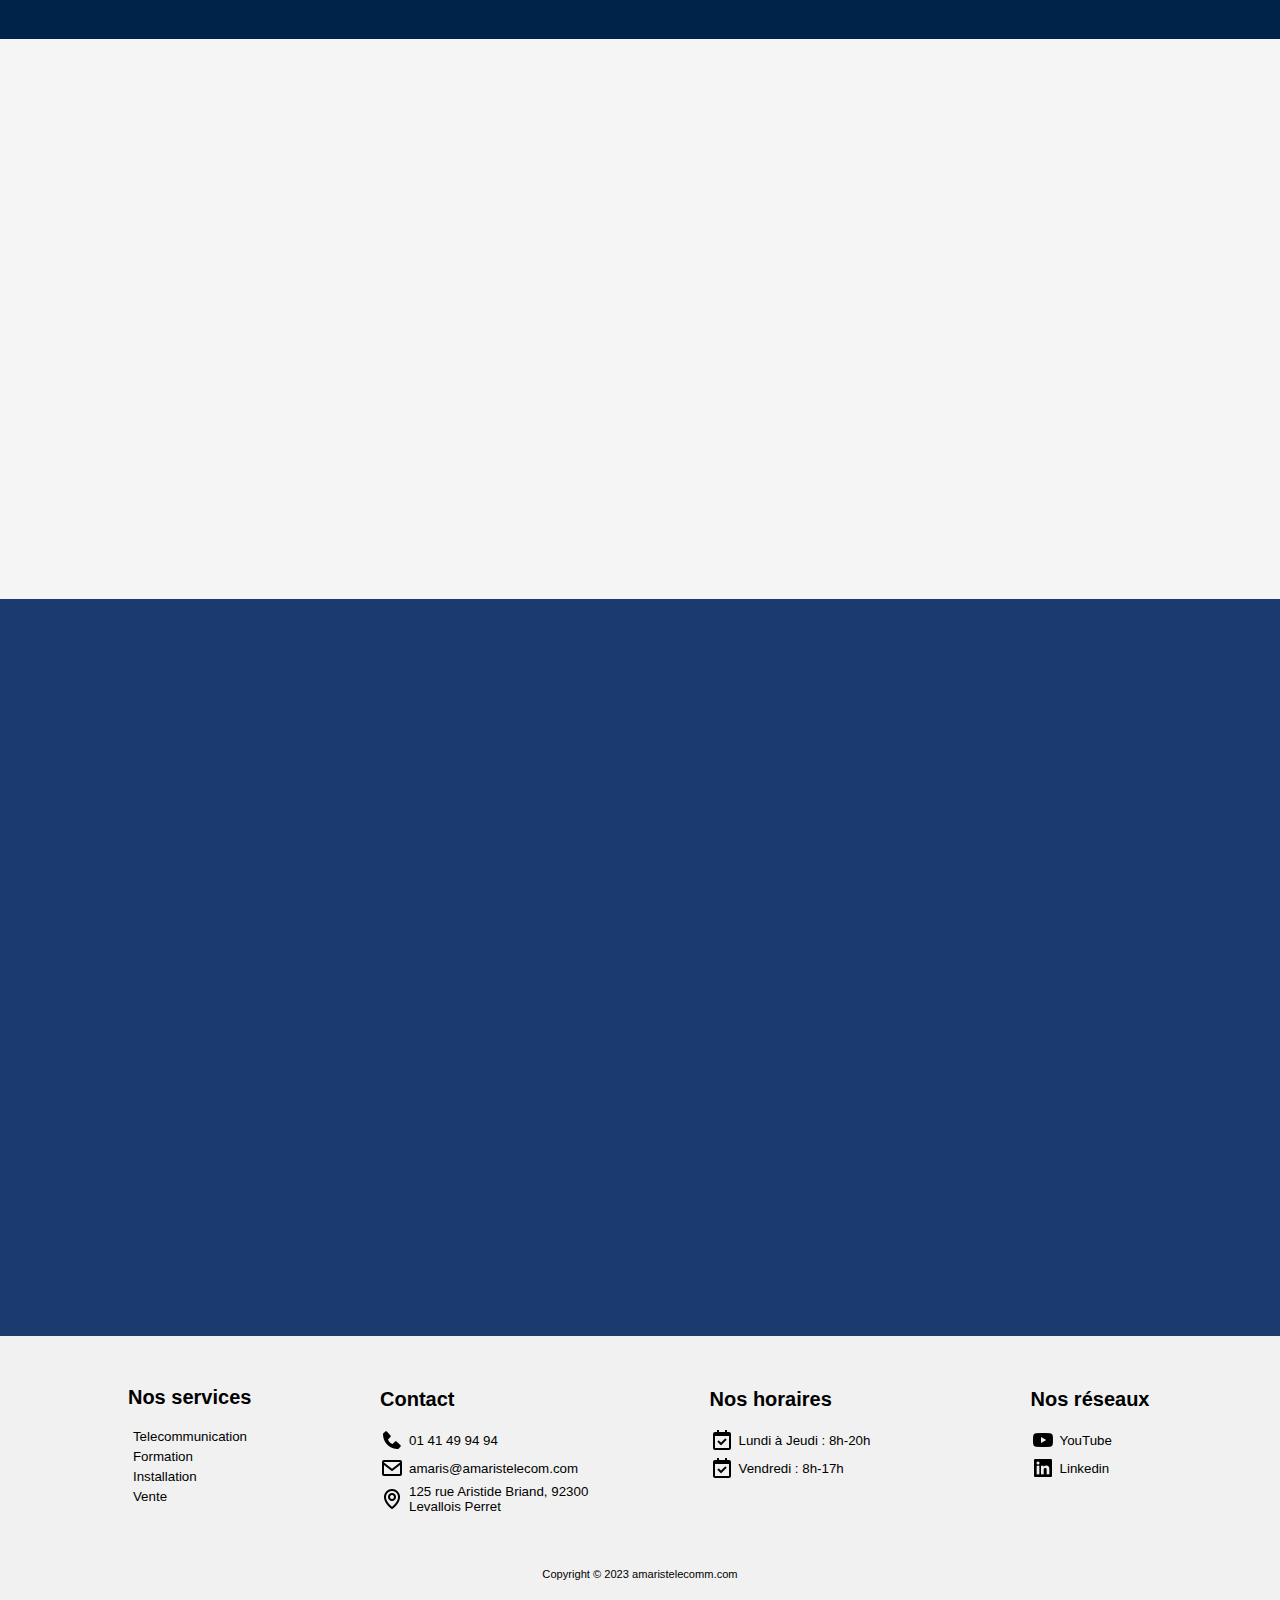
==== commit b5a3cfdc: "taille section presentation + formations navbar" ====
--- a/index.html
+++ b/index.html
@@ -25,11 +25,10 @@
                         <a href="#">Formations</a>
 
                         <ul class="menu_sous_deroulant">
-                            <li><a href="#">Initiation OMNIVISTA</a></li>
-                            <li><a href="#">OMNIVISTA 4760/8770</a></li>
-                            <li><a href="#">Visual Automatic Attendant</a></li>
-                            <li><a href="#">OMNIPCX OFFICE OMCe</a></li>
-                            <li><a href="#">Sécurité des PABX</a></li>
+                            <li><a href="#">OMNIVISTA</a></li>
+                            <li><a href="#">OMC</a></li>
+                            <li><a href="#">VAA</a></li>
+                            <li><a href="#">Rainbow</a></li>
                         </ul>
                     </li>
                     <li  class="menu_deroulant">
--- a/style/style.css
+++ b/style/style.css
@@ -27,7 +27,7 @@
     transition: font-size 0.6s ease-in;
     font-weight: 900;
     text-transform: none;
-    font-size: 2rem;
+    font-size: 1.8rem;
     letter-spacing: -1.92px;
     line-height: 1;
 }
@@ -91,7 +91,7 @@
     place-content: center;
     color: black;
     gap: 20px;
-    padding: 40px 15px;
+    padding: 30px 15px;
 }
 .element_presentation_text{
     display: grid;
@@ -102,7 +102,7 @@
     background-color: white;
     border-radius: 10px;
     margin-top : 15px;
-    height: 70px;
+    height: 55px;
     width: auto;
     animation: fadeIn 2s;
 }
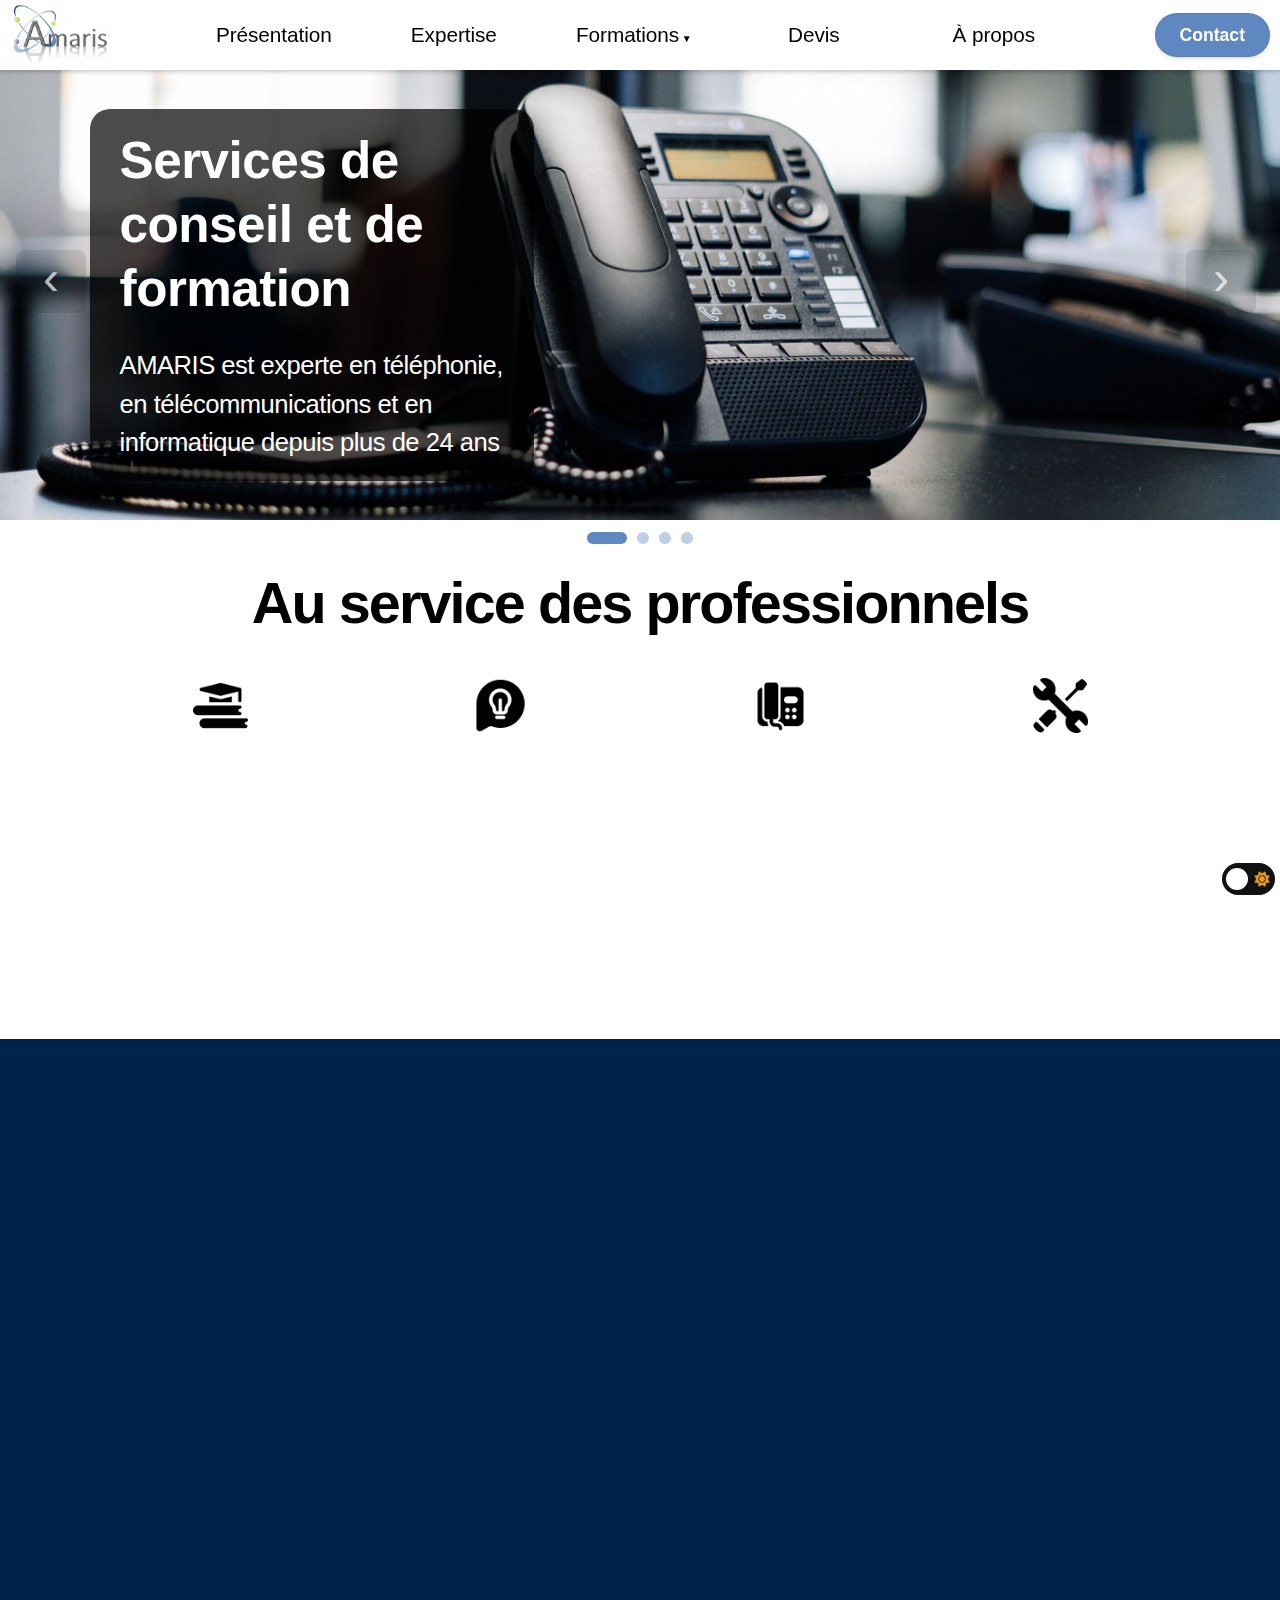
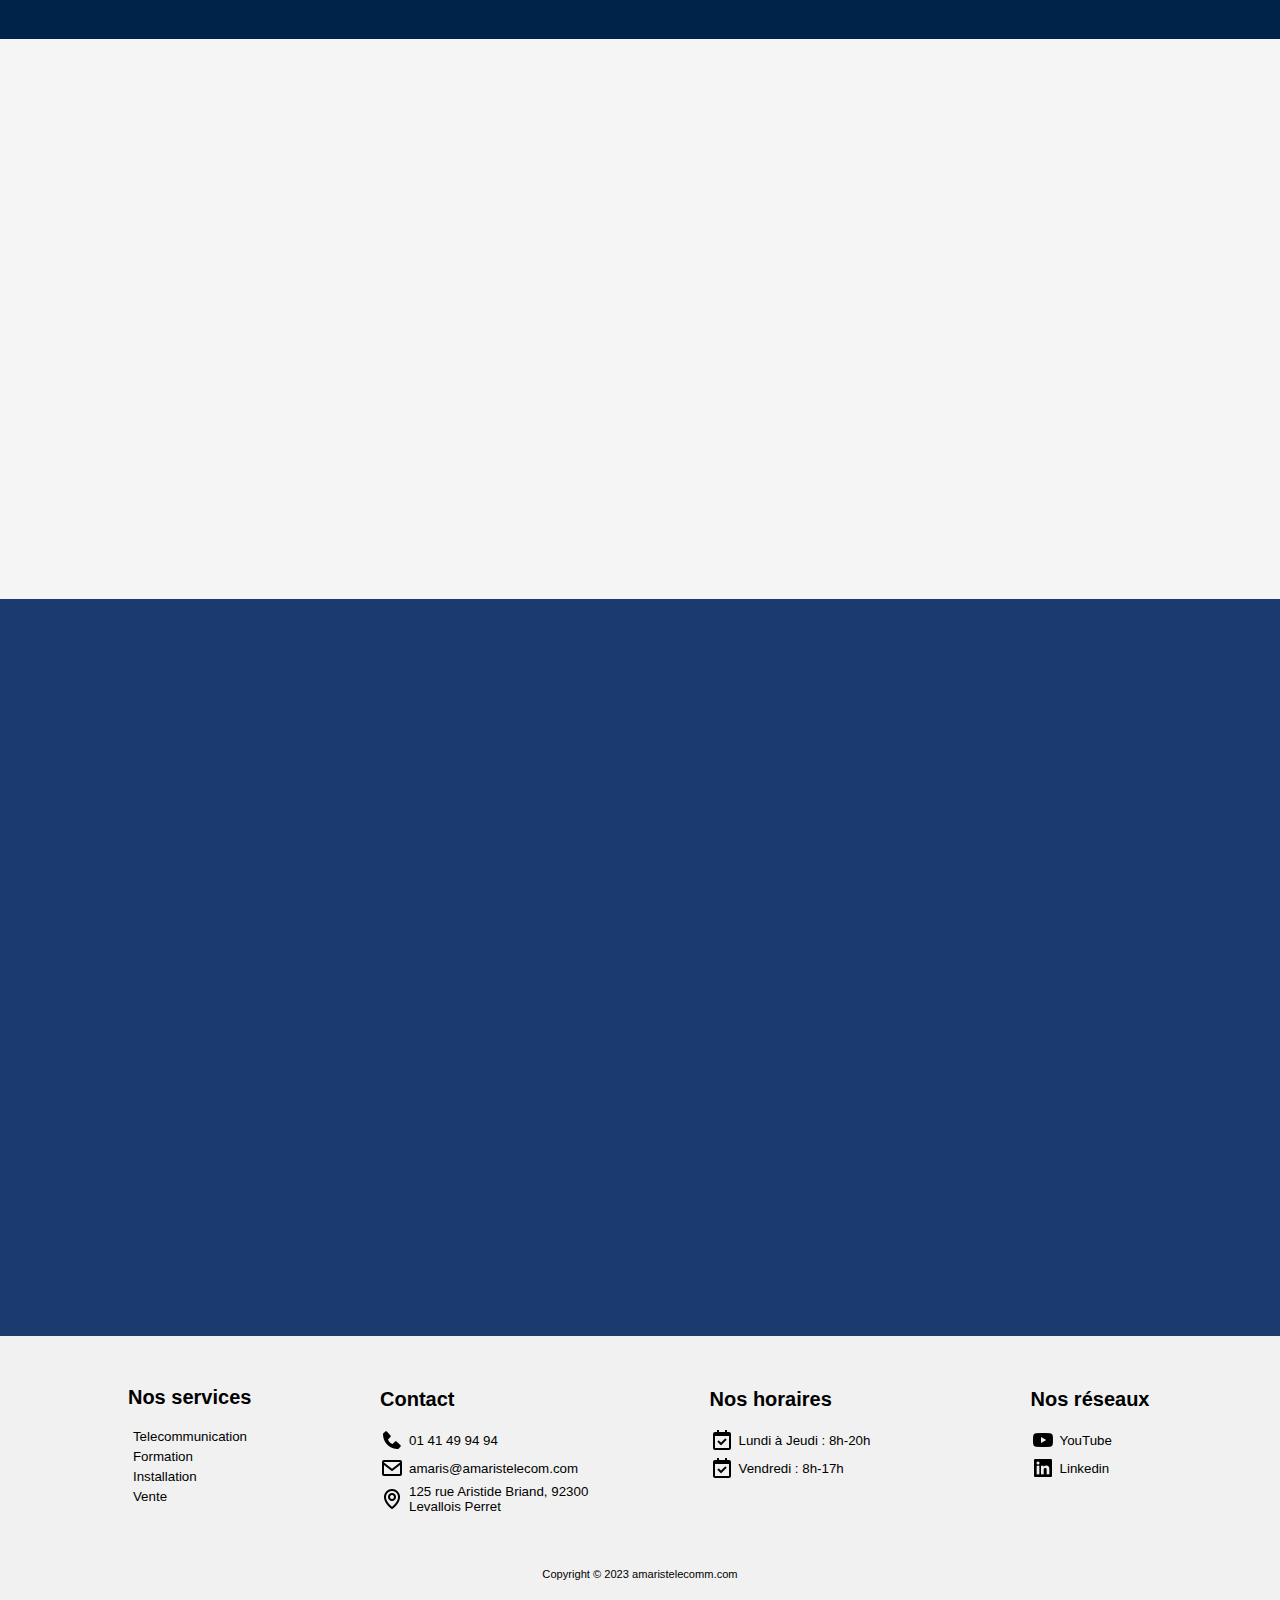
==== commit 644dd8eb: "new navbar element + date avis" ====
--- a/index.html
+++ b/index.html
@@ -21,9 +21,9 @@
             <nav>
                 <ul>
                     <li><a href="#">Présentation</a></li>
+                    <li><a href="#">Expertise</a></li>
                     <li class="menu_deroulant">
                         <a href="#">Formations</a>
-
                         <ul class="menu_sous_deroulant">
                             <li><a href="#">OMNIVISTA</a></li>
                             <li><a href="#">OMC</a></li>
@@ -31,14 +31,8 @@
                             <li><a href="#">Rainbow</a></li>
                         </ul>
                     </li>
-                    <li  class="menu_deroulant">
-                        <a href="#">Installation</a>
-                        <ul class="menu_sous_deroulant">
-                            <li><a href="#">Installations téléphoniques</a></li>
-                            <li><a href="#">Installations informatiques</a></li>
-                        </ul>
-                    </li>
-                    <li><a href="#">Devis/Catalogue</a></li>
+                    <li><a href="#">Devis</a></li>
+                    <li><a href="#">À propos</a></li>
                 </ul>
             </nav>
             <div id="bouton_contact_div">
@@ -224,7 +218,8 @@
                         Simple, claire, rapide. Message de validation dès le lendemain, suivi rapide. Je ne peux qu'être satisfaite
                     </p>
                 </div>
-                <div class="nom_prénom">
+                <div class="nom_prénom_date">
+                    <h4>le 99/99/9999</h4>
                     <h4>Nom prénom</h4>
                 </div>
                 </div>
@@ -244,7 +239,8 @@
                             Simple, claire, rapide. Message de validation dès le lendemain, suivi rapide. Je ne peux qu'être satisfaite
                         </p>
                     </div>
-                    <div class="nom_prénom">
+                    <div class="nom_prénom_date">
+                        <h4>le 99/99/9999</h4>
                         <h4>Nom prénom</h4>
                     </div>
                 </div>
@@ -264,7 +260,8 @@
                             Simple, claire, rapide. Message de validation dès le lendemain, suivi rapide. Je ne peux qu'être satisfaite
                         </p>
                     </div>
-                    <div class="nom_prénom">
+                    <div class="nom_prénom_date">
+                        <h4>le 99/99/9999</h4>
                         <h4>Nom prénom</h4>
                     </div>
                 </div>
@@ -284,7 +281,8 @@
                                 Simple, claire, rapide. Message de validation dès le lendemain, suivi rapide. Je ne peux qu'être satisfaite
                             </p>
                         </div>
-                        <div class="nom_prénom">
+                        <div class="nom_prénom_date">
+                            <h4>le 99/99/9999</h4>
                             <h4>Nom prénom</h4>
                         </div>
                 </div>
@@ -304,7 +302,8 @@
                             Simple, claire, rapide. Message de validation dès le lendemain, suivi rapide. Je ne peux qu'être satisfaite
                         </p>
                     </div>
-                    <div class="nom_prénom">
+                    <div class="nom_prénom_date">
+                        <h4>le 99/99/9999</h4>
                         <h4>Nom prénom</h4>
                     </div>
                 </div>
--- a/style/style.css
+++ b/style/style.css
@@ -337,9 +337,9 @@
     justify-content: start;
     align-items: center;
 }
-.nom_prénom{
-    display: flex;
-    justify-content: end;
+.nom_prénom_date{
+    display: flex;
+    justify-content: space-between;
 }
 .etoile{
     color: yellow;
--- a/style/navbar.css
+++ b/style/navbar.css
@@ -47,7 +47,7 @@
     display: flex;
     align-items: center;
     justify-content: center;
-    width: 200px;
+    width: 180px;
     transition: .25s ease-out;
 }
 
@@ -213,12 +213,12 @@
 
 @media only screen and (max-width: 1200px){
     nav ul li {
-        width : 185px;
+        width : 150px;
     }
 }
 @media only screen and (max-width: 1000px){
     nav ul li {
-        width : 160px;
+        width : 130px;
     }
 }
 @media only screen and (max-width: 900px){
